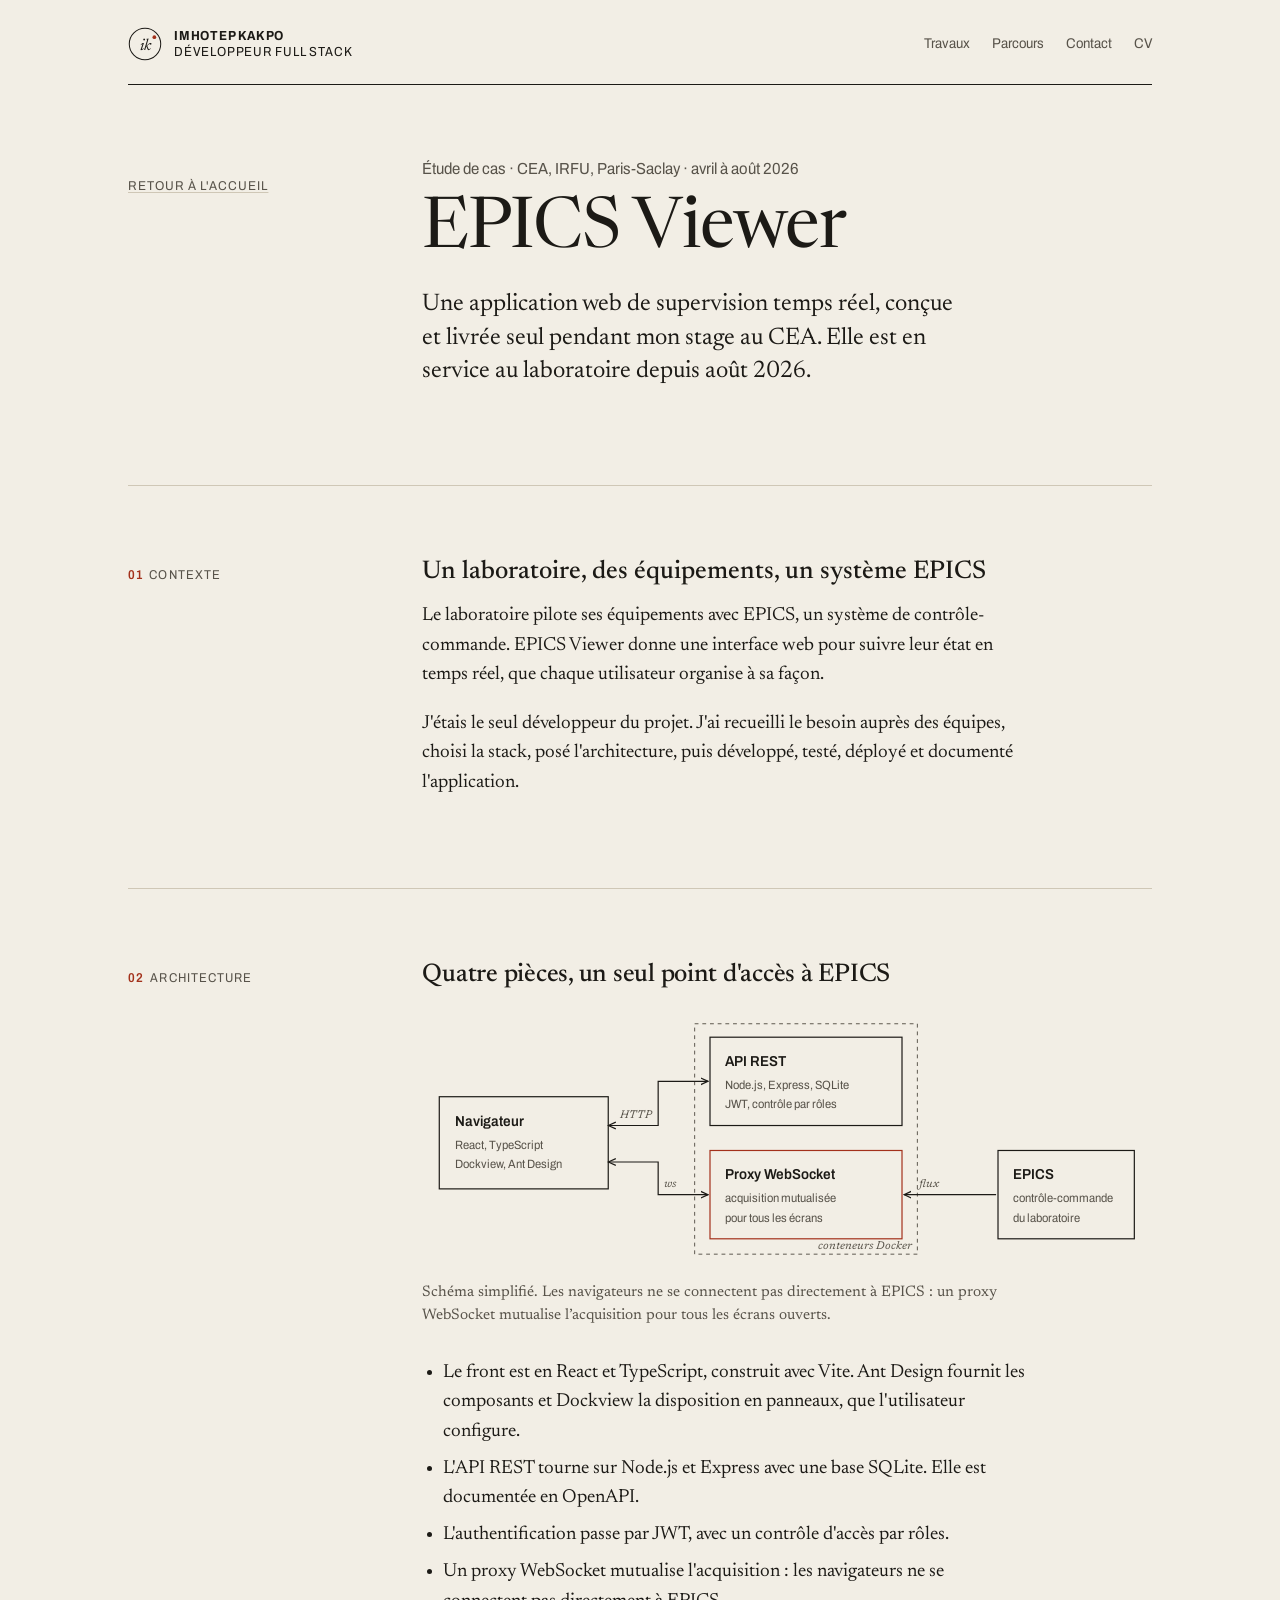
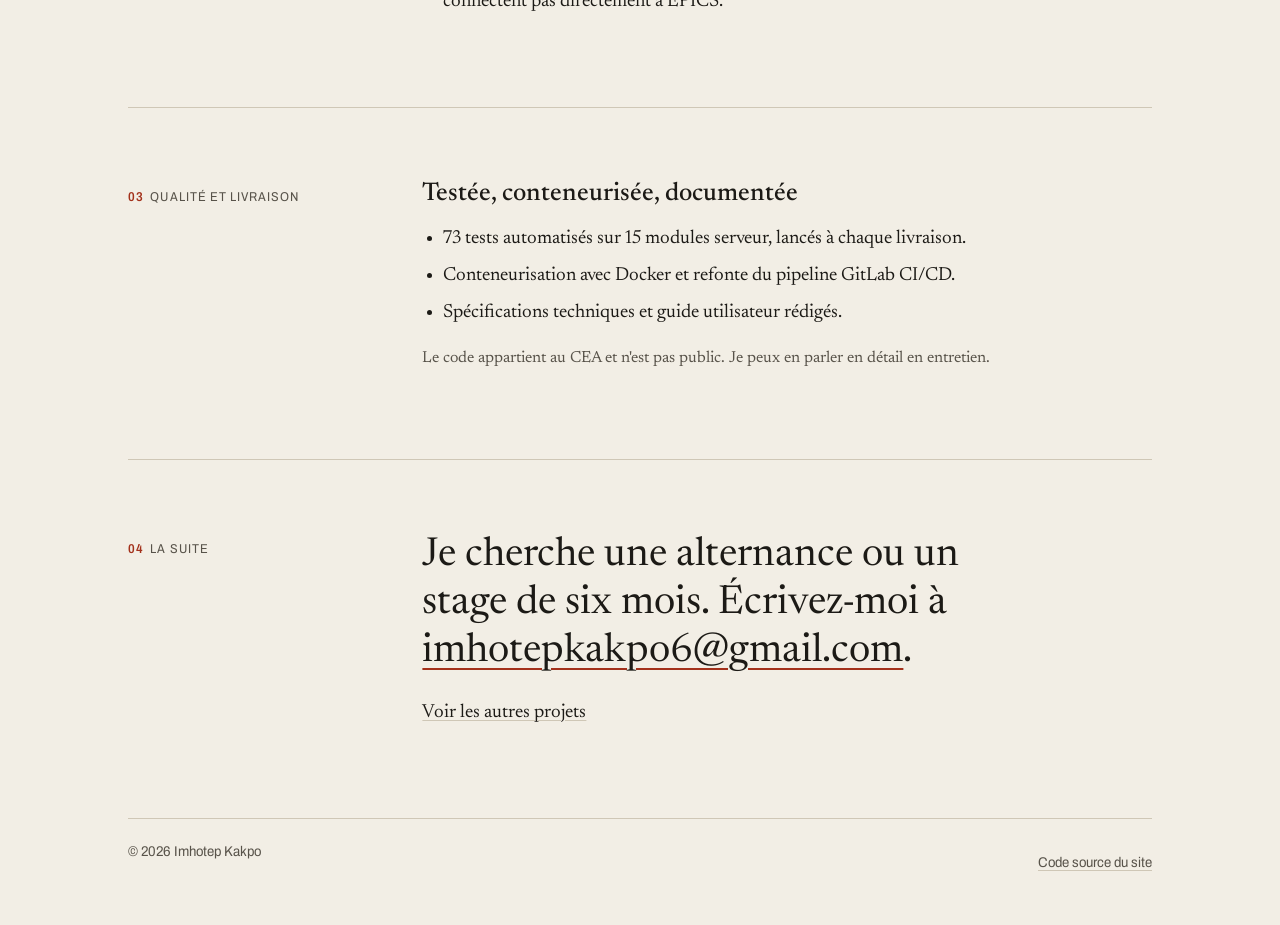
==== epics-viewer.html @ 73140578 "Nouvelle direction : site éditorial sur deux pages Abandon du thème sombre néon, du faux terminal, d" ====
<!DOCTYPE html>
<html lang="fr">
<head>
<meta charset="UTF-8">
<meta name="viewport" content="width=device-width, initial-scale=1">
<title>EPICS Viewer, étude de cas | Imhotep Kakpo</title>
<meta name="description" content="EPICS Viewer, application web de supervision temps réel conçue et livrée seul par Imhotep Kakpo au CEA Paris-Saclay : React, Node.js, WebSocket, Docker, GitLab CI/CD, 73 tests automatisés.">
<meta name="author" content="Imhotep Kakpo">
<meta name="color-scheme" content="light dark">
<meta name="theme-color" content="#F2EEE5" media="(prefers-color-scheme: light)">
<meta name="theme-color" content="#191714" media="(prefers-color-scheme: dark)">
<link rel="icon" href="favicon.svg" type="image/svg+xml">
<link rel="preload" href="fonts/newsreader-opsz.woff2" as="font" type="font/woff2" crossorigin>
<link rel="stylesheet" href="style.css">
</head>
<body>
<a class="skip" href="#contenu">Aller au contenu</a>
<div class="page">
<header class="top">
  <a class="mark" href="index.html" aria-label="Imhotep Kakpo, accueil">
    <svg viewBox="0 0 40 40" aria-hidden="true"><circle cx="20" cy="20" r="18.5" fill="none" stroke="currentColor" stroke-width="1.2"/><text x="20" y="26.5" text-anchor="middle" font-family="Newsreader, Georgia, serif" font-style="italic" font-size="19" fill="currentColor">ik</text><circle cx="31" cy="12" r="2.2" fill="var(--red)"/></svg>
    <span><b>Imhotep Kakpo</b>Développeur full stack</span>
  </a>
  <nav aria-label="Navigation principale"><ul>
    <li><a href="index.html#travaux">Travaux</a></li>
    <li><a href="index.html#parcours">Parcours</a></li>
    <li><a href="index.html#contact">Contact</a></li>
    <li><a href="CV_Imhotep_KAKPO.pdf">CV</a></li>
  </ul></nav>
</header>


<main id="contenu" class="article">
  <section class="row" aria-labelledby="titre">
    <div class="lab"><a class="back" href="index.html">Retour à l'accueil</a></div>
    <div>
      <p class="sans small" style="margin-bottom:14px">Étude de cas · CEA, IRFU, Paris-Saclay · avril à août 2026</p>
      <h1 id="titre">EPICS Viewer</h1>
      <p class="lead">Une application web de supervision temps réel, conçue et livrée seul pendant mon stage au CEA. Elle est en service au laboratoire depuis août 2026.</p>
    </div>
  </section>

  <section class="row" aria-labelledby="ctx">
    <div class="lab"><b>01</b>Contexte</div>
    <div>
      <h2 id="ctx">Un laboratoire, des équipements, un système EPICS</h2>
      <p>Le laboratoire pilote ses équipements avec EPICS, un système de contrôle-commande. EPICS Viewer donne une interface web pour suivre leur état en temps réel, que chaque utilisateur organise à sa façon.</p>
      <p>J'étais le seul développeur du projet. J'ai recueilli le besoin auprès des équipes, choisi la stack, posé l'architecture, puis développé, testé, déployé et documenté l'application.</p>
    </div>
  </section>

  <section class="row case" aria-labelledby="archi">
    <div class="lab"><b>02</b>Architecture</div>
    <div>
      <h2 id="archi">Quatre pièces, un seul point d'accès à EPICS</h2>
        <figure>
          <svg class="diag wide" viewBox="0 0 760 252" role="img" aria-labelledby="dg-t dg-d">
            <title id="dg-t">Architecture d'EPICS Viewer</title>
            <desc id="dg-d">Le navigateur parle à l'API REST en HTTP et au proxy WebSocket. Le proxy est le seul à lire le système EPICS du laboratoire. API et proxy tournent dans des conteneurs Docker.</desc>
            <defs><marker id="ar" viewBox="0 0 10 10" refX="9" refY="5" markerWidth="7" markerHeight="7" orient="auto-start-reverse"><path d="M0 1 L9 5 L0 9" fill="none" stroke="currentColor" stroke-width="1.4"/></marker></defs>
            <rect class="dash" x="284" y="6" width="232" height="240"/>
            <text class="e" x="510" y="241" text-anchor="end">conteneurs Docker</text>
            <rect class="box" x="18" y="82" width="176" height="96"/>
            <text class="t" x="34" y="112">Navigateur</text>
            <text class="s" x="34" y="136">React, TypeScript</text>
            <text class="s" x="34" y="156">Dockview, Ant Design</text>
            <rect class="box" x="300" y="20" width="200" height="92"/>
            <text class="t" x="316" y="50">API REST</text>
            <text class="s" x="316" y="74">Node.js, Express, SQLite</text>
            <text class="s" x="316" y="94">JWT, contrôle par rôles</text>
            <rect class="box hl" x="300" y="138" width="200" height="92"/>
            <text class="t" x="316" y="168">Proxy WebSocket</text>
            <text class="s" x="316" y="192">acquisition mutualisée</text>
            <text class="s" x="316" y="212">pour tous les écrans</text>
            <rect class="box" x="600" y="138" width="142" height="92"/>
            <text class="t" x="616" y="168">EPICS</text>
            <text class="s" x="616" y="192">contrôle-commande</text>
            <text class="s" x="616" y="212">du laboratoire</text>
            <path class="ln" d="M194 112 H246 V66 H298" marker-end="url(#ar)" marker-start="url(#ar)"/>
            <text class="e" x="206" y="104">HTTP</text>
            <path class="ln" d="M194 150 H246 V184 H298" marker-end="url(#ar)" marker-start="url(#ar)"/>
            <text class="e" x="252" y="176">ws</text>
            <path class="ln" d="M598 184 H502" marker-end="url(#ar)"/>
            <text class="e" x="518" y="176">flux</text>
          </svg>
          <svg class="diag tall" viewBox="0 0 360 470" role="img" aria-labelledby="dg-t2">
            <title id="dg-t2">Architecture d'EPICS Viewer : navigateur, API REST, proxy WebSocket, EPICS</title>
            <defs><marker id="ar2" viewBox="0 0 10 10" refX="9" refY="5" markerWidth="7" markerHeight="7" orient="auto-start-reverse"><path d="M0 1 L9 5 L0 9" fill="none" stroke="currentColor" stroke-width="1.4"/></marker></defs>
            <rect class="box" x="90" y="8" width="180" height="88"/>
            <text class="t" x="106" y="36">Navigateur</text>
            <text class="s" x="106" y="58">React, TypeScript</text>
            <text class="s" x="106" y="78">Dockview, Ant Design</text>
            <rect class="dash" x="2" y="136" width="356" height="132"/>
            <text class="e" x="352" y="262" text-anchor="end">conteneurs Docker</text>
            <rect class="box" x="10" y="146" width="164" height="94"/>
            <text class="t" x="22" y="174">API REST</text>
            <text class="s" x="22" y="196">Node.js, Express</text>
            <text class="s" x="22" y="216">SQLite, JWT, rôles</text>
            <rect class="box hl" x="186" y="146" width="164" height="94"/>
            <text class="t" x="198" y="174">Proxy WebSocket</text>
            <text class="s" x="198" y="196">acquisition</text>
            <text class="s" x="198" y="216">mutualisée</text>
            <rect class="box" x="186" y="330" width="164" height="94"/>
            <text class="t" x="198" y="358">EPICS</text>
            <text class="s" x="198" y="380">contrôle-commande</text>
            <text class="s" x="198" y="400">du laboratoire</text>
            <path class="ln" d="M140 98 V144" marker-end="url(#ar2)" marker-start="url(#ar2)"/>
            <text class="e" x="102" y="126">HTTP</text>
            <path class="ln" d="M220 98 V144" marker-end="url(#ar2)" marker-start="url(#ar2)"/>
            <text class="e" x="228" y="126">ws</text>
            <path class="ln" d="M268 328 V242" marker-end="url(#ar2)"/>
            <text class="e" x="276" y="292">flux</text>
          </svg>
          <figcaption>Schéma simplifié. Les navigateurs ne se connectent pas directement à EPICS : un proxy WebSocket mutualise l’acquisition pour tous les écrans ouverts.</figcaption>
        </figure>

      <ul>
        <li>Le front est en React et TypeScript, construit avec Vite. Ant Design fournit les composants et Dockview la disposition en panneaux, que l'utilisateur configure.</li>
        <li>L'API REST tourne sur Node.js et Express avec une base SQLite. Elle est documentée en OpenAPI.</li>
        <li>L'authentification passe par JWT, avec un contrôle d'accès par rôles.</li>
        <li>Un proxy WebSocket mutualise l'acquisition : les navigateurs ne se connectent pas directement à EPICS.</li>
      </ul>
    </div>
  </section>

  <section class="row" aria-labelledby="qualite">
    <div class="lab"><b>03</b>Qualité et livraison</div>
    <div>
      <h2 id="qualite">Testée, conteneurisée, documentée</h2>
      <ul>
        <li>73 tests automatisés sur 15 modules serveur, lancés à chaque livraison.</li>
        <li>Conteneurisation avec Docker et refonte du pipeline GitLab CI/CD.</li>
        <li>Spécifications techniques et guide utilisateur rédigés.</li>
      </ul>
      <p class="small">Le code appartient au CEA et n'est pas public. Je peux en parler en détail en entretien.</p>
    </div>
  </section>

  <section class="row contact" aria-labelledby="suite">
    <div class="lab"><b>04</b>La suite</div>
    <div>
      <h2 id="suite" class="big">Je cherche une alternance ou un stage de six mois. Écrivez-moi à <a href="mailto:imhotepkakpo6@gmail.com?subject=Alternance%20ou%20stage">imhotepkakpo6@gmail.com</a>.</h2>
      <p><a href="index.html#projets">Voir les autres projets</a></p>
    </div>
  </section>
</main>

<footer>
  <span>© 2026 Imhotep Kakpo</span>
  <a href="https://github.com/Agbadogbe/Agbadogbe.github.io">Code source du site</a>
</footer>

</div>
</body>
</html>
---- style.css ----
@font-face{font-family:'Newsreader';src:url(fonts/newsreader-opsz.woff2) format('woff2-variations');font-weight:200 800;font-style:normal;font-display:swap}
@font-face{font-family:'Newsreader';src:url(fonts/newsreader-opsz-italic.woff2) format('woff2-variations');font-weight:200 800;font-style:italic;font-display:swap}
@font-face{font-family:'Archivo';src:url(fonts/archivo-wdth.woff2) format('woff2-variations');font-weight:100 900;font-stretch:62% 125%;font-display:swap}

:root{
  --paper:#F2EEE5;
  --ink:#1C1A16;
  --soft:#58534A;
  --rule:#CFC7B6;
  --red:#A3311B;
  --serif:'Newsreader',Georgia,'Times New Roman',serif;
  --sans:'Archivo','Helvetica Neue',Arial,sans-serif;
  --measure:38rem;
  --gutter:clamp(18px,5vw,64px);
}
@media (prefers-color-scheme: dark){
  :root{
    --paper:#191714;
    --ink:#E9E3D6;
    --soft:#ABA393;
    --rule:#3E3931;
    --red:#E58A6E;
  }
}

*,*::before,*::after{box-sizing:border-box}
html{-webkit-text-size-adjust:100%}
body{margin:0;background:var(--paper);color:var(--ink);font-family:var(--serif);font-size:1.1875rem;line-height:1.55;
  font-optical-sizing:auto;font-variant-numeric:oldstyle-nums proportional-nums;text-rendering:optimizeLegibility;-webkit-font-smoothing:antialiased}
::selection{background:var(--red);color:var(--paper)}
a{color:inherit;text-decoration-thickness:1px;text-underline-offset:.18em;text-decoration-color:var(--rule)}
a:hover{color:var(--red);text-decoration-color:currentColor}
:focus-visible{outline:2px solid var(--red);outline-offset:2px}
.skip{position:absolute;left:-9999px}
.skip:focus{left:12px;top:12px;background:var(--ink);color:var(--paper);padding:8px 12px;z-index:9}

.page{max-width:72rem;margin:0 auto;padding:0 var(--gutter)}

/* en-tête */
.top{display:flex;justify-content:space-between;align-items:center;gap:20px;flex-wrap:wrap;padding:22px 0 18px;border-bottom:1px solid var(--ink)}
.mark{display:inline-flex;align-items:center;gap:12px;text-decoration:none;min-height:44px}
.mark svg{width:34px;height:34px;flex:none}
.mark span{font-family:var(--sans);font-size:.82rem;font-stretch:88%;letter-spacing:.06em;text-transform:uppercase;line-height:1.25}
.mark span b{display:block;font-weight:700}
.top nav ul{display:flex;flex-wrap:wrap;gap:0 22px;list-style:none;margin:0;padding:0}
.top nav a{display:inline-flex;align-items:center;min-height:44px;font-family:var(--sans);font-size:.88rem;font-stretch:92%;text-decoration:none;color:var(--soft)}
.top nav a:hover,.top nav a[aria-current="page"]{color:var(--ink);text-decoration:underline;text-decoration-color:var(--red)}

/* grille éditoriale : une colonne de repères, une colonne de texte */
.row{display:grid;grid-template-columns:minmax(0,3fr) minmax(0,9fr);gap:0 clamp(20px,4vw,56px);padding:clamp(40px,6vw,72px) 0;border-bottom:1px solid var(--rule)}
.row > .lab{font-family:var(--sans);font-size:.8rem;font-stretch:88%;letter-spacing:.08em;text-transform:uppercase;color:var(--soft);padding-top:.5rem}
.row > .lab b{color:var(--red);font-weight:600;margin-right:.5em}
@media (max-width:760px){.row{grid-template-columns:1fr}.row > .lab{padding:0 0 18px}}

h1,h2,h3{font-weight:500;margin:0;font-variant-numeric:lining-nums}
p{margin:0 0 1em;max-width:var(--measure)}
.small{font-size:1rem;color:var(--soft)}
.sans{font-family:var(--sans);font-stretch:92%}

/* ouverture */
.intro h1{font-size:clamp(2rem,4.6vw,3.55rem);line-height:1.08;letter-spacing:-.012em;font-weight:400;max-width:21ch}
.intro h1 em{color:var(--red)}
.intro .who{font-family:var(--sans);font-size:.85rem;font-stretch:88%;letter-spacing:.06em;text-transform:uppercase;color:var(--soft);margin:0 0 22px}
.avail{margin-top:clamp(28px,4vw,40px);display:grid;grid-template-columns:repeat(2,minmax(0,1fr));gap:24px 40px;max-width:46rem}
.avail p{margin:0;font-size:1.05rem}
.avail strong{display:block;font-family:var(--sans);font-size:.8rem;font-stretch:88%;letter-spacing:.08em;text-transform:uppercase;font-weight:600;margin-bottom:4px}
@media (max-width:560px){.avail{grid-template-columns:1fr}}
.links{display:flex;flex-wrap:wrap;gap:4px 26px;margin:clamp(28px,4vw,40px) 0 0;padding:0;list-style:none;font-family:var(--sans);font-stretch:92%;font-size:.98rem}
.links a{display:inline-flex;align-items:center;min-height:44px}
.links .main{font-weight:600;text-decoration-color:var(--red);text-decoration-thickness:2px}

/* EPICS Viewer */
.case h2{font-size:clamp(1.9rem,3.6vw,2.7rem);line-height:1.05;letter-spacing:-.01em}
.case .where{font-family:var(--sans);font-stretch:92%;font-size:.95rem;color:var(--soft);margin:8px 0 26px}
figure{margin:28px 0 30px}
figure svg{width:100%;height:auto;color:var(--ink)}
figure .tall{display:none}
@media (max-width:640px){figure .wide{display:none}figure .tall{display:block;max-width:360px}}
figcaption{font-size:.95rem;color:var(--soft);margin-top:10px;max-width:var(--measure)}
.diag text{font-family:var(--sans);font-stretch:92%;fill:currentColor}
.diag .t{font-size:15px;font-weight:600}
.diag .s{font-size:12.5px;fill:var(--soft)}
.diag .e{font-size:11.5px;font-style:italic;font-family:var(--serif);fill:var(--soft)}
.diag .box{fill:none;stroke:currentColor;stroke-width:1.25}
.diag .hl{stroke:var(--red)}
.diag .ln{fill:none;stroke:currentColor;stroke-width:1.25}
.diag .dash{fill:none;stroke:var(--soft);stroke-width:1;stroke-dasharray:4 4}
.facts{display:grid;grid-template-columns:max-content minmax(0,1fr);gap:8px 24px;margin:6px 0 24px;max-width:var(--measure);font-size:1.02rem}
.facts dt{font-family:var(--sans);font-size:.8rem;font-stretch:88%;letter-spacing:.07em;text-transform:uppercase;color:var(--soft);padding-top:.3em}
.facts dd{margin:0}
@media (max-width:480px){.facts{grid-template-columns:1fr;gap:0}.facts dd{margin-bottom:10px}}
.more-link{font-family:var(--sans);font-stretch:92%;font-weight:600;display:inline-flex;align-items:center;min-height:44px;text-decoration-color:var(--red);text-decoration-thickness:2px}

/* autres projets : un index */
.index{list-style:none;margin:0;padding:0;counter-reset:p}
.index li{display:grid;grid-template-columns:2.2rem minmax(0,1fr);gap:0 14px;padding:22px 0;border-top:1px solid var(--rule);counter-increment:p}
.index li:first-child{border-top:0;padding-top:0}
.index li::before{content:counter(p,decimal-leading-zero);font-family:var(--sans);font-size:.8rem;font-stretch:88%;color:var(--red);padding-top:.45em}
.index h3{font-size:1.35rem;line-height:1.2}
.index .ctx{font-family:var(--sans);font-stretch:92%;font-size:.9rem;color:var(--soft);margin:3px 0 8px}
.index p{margin:0 0 6px}
.index .tech{font-family:var(--sans);font-stretch:92%;font-size:.9rem;color:var(--soft)}
.index .tech a{color:var(--ink);margin-left:10px}

/* compétences */
.skills{display:grid;grid-template-columns:repeat(2,minmax(0,1fr));gap:26px 48px;margin:0}
.skills div{max-width:30rem}
.skills dt{font-family:var(--sans);font-size:.8rem;font-stretch:88%;letter-spacing:.08em;text-transform:uppercase;font-weight:600;margin-bottom:4px}
.skills dd{margin:0}
.skills b{font-weight:600}
@media (max-width:640px){.skills{grid-template-columns:1fr}}

/* parcours */
.cv{list-style:none;margin:0;padding:0}
.cv li{display:grid;grid-template-columns:9.5rem minmax(0,1fr);gap:0 24px;padding:18px 0;border-top:1px solid var(--rule)}
.cv li:first-child{border-top:0;padding-top:0}
.cv time{font-family:var(--sans);font-stretch:92%;font-size:.92rem;color:var(--soft);padding-top:.25em;font-variant-numeric:tabular-nums lining-nums}
.cv h3{font-size:1.2rem;line-height:1.3}
.cv .org{font-style:italic;margin:0 0 4px}
.cv p{margin:0}
@media (max-width:560px){.cv li{grid-template-columns:1fr}}

/* contact */
.contact .big{font-size:clamp(1.6rem,3.6vw,2.5rem);line-height:1.2;font-weight:400;max-width:24ch;margin:0 0 22px}
.contact .big a{text-decoration-color:var(--red);text-decoration-thickness:2px;overflow-wrap:anywhere}

footer{display:flex;justify-content:space-between;flex-wrap:wrap;gap:8px 24px;padding:22px 0 40px;font-family:var(--sans);font-stretch:92%;font-size:.88rem;color:var(--soft)}
footer a{display:inline-flex;align-items:center;min-height:44px}

/* étude de cas */
.article h1{font-size:clamp(2.4rem,6vw,4.4rem);line-height:1;letter-spacing:-.015em;font-weight:400}
.article .lead{font-size:clamp(1.25rem,2.2vw,1.5rem);line-height:1.4;max-width:34rem;margin-top:22px}
.article h2{font-size:1.6rem;line-height:1.15;margin:0 0 14px}
.article ul{max-width:var(--measure);padding-left:1.1em;margin:0 0 1em}
.article li{margin-bottom:.4em}
.back{font-family:var(--sans);font-stretch:92%;display:inline-flex;align-items:center;min-height:44px}
.sr{position:absolute;width:1px;height:1px;padding:0;margin:-1px;overflow:hidden;clip:rect(0 0 0 0);white-space:nowrap;border:0}
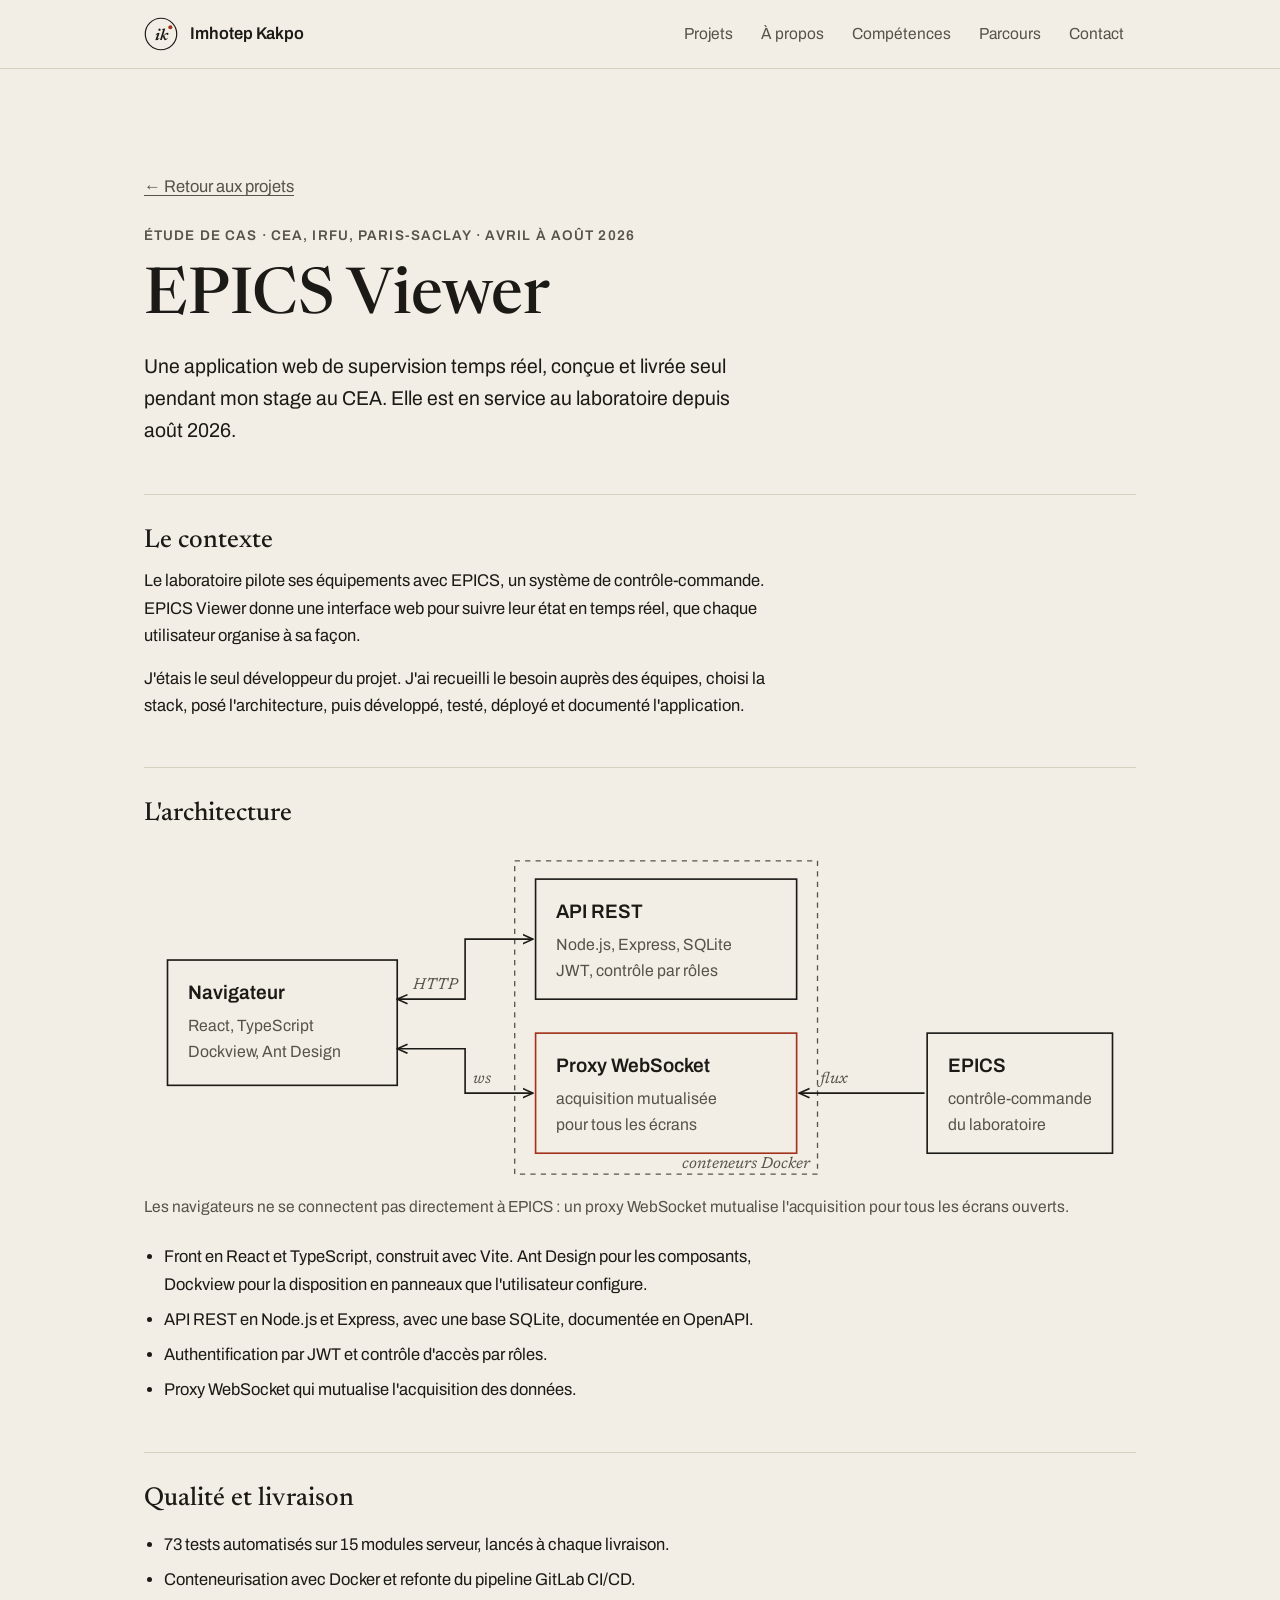
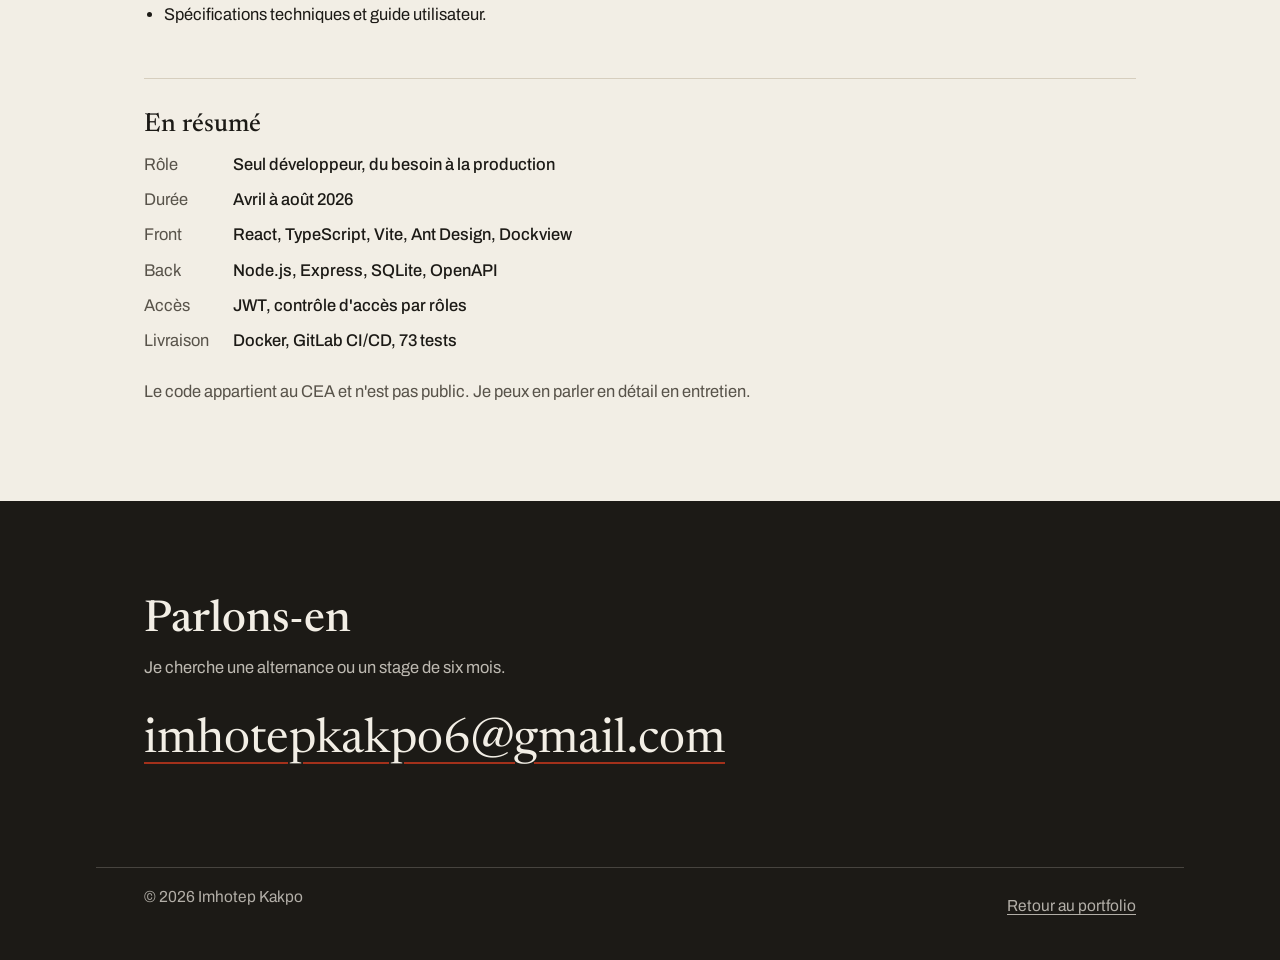
==== commit 16f32925: "Portfolio clair et lisible : héros nom et métier, projets filtrables, à propos, compétences, parcour" ====
--- a/epics-viewer.html
+++ b/epics-viewer.html
@@ -4,56 +4,61 @@
 <meta charset="UTF-8">
 <meta name="viewport" content="width=device-width, initial-scale=1">
 <title>EPICS Viewer, étude de cas | Imhotep Kakpo</title>
-<meta name="description" content="EPICS Viewer, application web de supervision temps réel conçue et livrée seul par Imhotep Kakpo au CEA Paris-Saclay : React, Node.js, WebSocket, Docker, GitLab CI/CD, 73 tests automatisés.">
+<meta name="description" content="Étude de cas d'EPICS Viewer, application web de supervision temps réel conçue et livrée seul par Imhotep Kakpo au CEA Paris-Saclay.">
 <meta name="author" content="Imhotep Kakpo">
 <meta name="color-scheme" content="light dark">
 <meta name="theme-color" content="#F2EEE5" media="(prefers-color-scheme: light)">
-<meta name="theme-color" content="#191714" media="(prefers-color-scheme: dark)">
+<meta name="theme-color" content="#181613" media="(prefers-color-scheme: dark)">
+<meta property="og:title" content="Imhotep Kakpo, développeur full stack">
+<meta property="og:description" content="Portfolio : projets React, Node.js, Docker et CI/CD. Alternance ou stage de 6 mois dès janvier 2027.">
+<meta property="og:type" content="profile">
+<meta property="og:locale" content="fr_FR">
+<meta property="og:url" content="https://agbadogbe.github.io/">
 <link rel="icon" href="favicon.svg" type="image/svg+xml">
+<link rel="preload" href="fonts/archivo-wdth.woff2" as="font" type="font/woff2" crossorigin>
 <link rel="preload" href="fonts/newsreader-opsz.woff2" as="font" type="font/woff2" crossorigin>
 <link rel="stylesheet" href="style.css">
 </head>
 <body>
-<a class="skip" href="#contenu">Aller au contenu</a>
-<div class="page">
-<header class="top">
-  <a class="mark" href="index.html" aria-label="Imhotep Kakpo, accueil">
-    <svg viewBox="0 0 40 40" aria-hidden="true"><circle cx="20" cy="20" r="18.5" fill="none" stroke="currentColor" stroke-width="1.2"/><text x="20" y="26.5" text-anchor="middle" font-family="Newsreader, Georgia, serif" font-style="italic" font-size="19" fill="currentColor">ik</text><circle cx="31" cy="12" r="2.2" fill="var(--red)"/></svg>
-    <span><b>Imhotep Kakpo</b>Développeur full stack</span>
-  </a>
-  <nav aria-label="Navigation principale"><ul>
-    <li><a href="index.html#travaux">Travaux</a></li>
-    <li><a href="index.html#parcours">Parcours</a></li>
-    <li><a href="index.html#contact">Contact</a></li>
-    <li><a href="CV_Imhotep_KAKPO.pdf">CV</a></li>
-  </ul></nav>
+<a class="skip" href="index.html#contenu">Aller au contenu</a>
+
+<header class="site-head">
+  <div class="wrap">
+    <a class="brand" href="index.html">
+      <svg viewBox="0 0 40 40" aria-hidden="true"><circle cx="20" cy="20" r="18.5" fill="none" stroke="currentColor" stroke-width="1.4"/><text x="20" y="26.5" text-anchor="middle" font-family="Newsreader, Georgia, serif" font-style="italic" font-size="19" fill="currentColor">ik</text><circle cx="31" cy="12" r="2.4" fill="var(--accent)"/></svg>
+      Imhotep Kakpo
+    </a>
+    <nav aria-label="Sections du portfolio">
+      <ul class="menu">
+        <li><a href="index.html#projets">Projets</a></li>
+        <li><a href="index.html#a-propos">À propos</a></li>
+        <li><a href="index.html#competences">Compétences</a></li>
+        <li><a href="index.html#parcours">Parcours</a></li>
+        <li><a href="index.html#contact">Contact</a></li>
+      </ul>
+    </nav>
+  </div>
 </header>
 
+<main id="contenu">
+  <div class="wrap">
+    <header class="case-hero">
+      <a class="back" href="index.html#projets">← Retour aux projets</a>
+      <p class="eyebrow">Étude de cas · CEA, IRFU, Paris-Saclay · avril à août 2026</p>
+      <h1>EPICS Viewer</h1>
+      <p class="lead">Une application web de supervision temps réel, conçue et livrée seul pendant mon stage au CEA. Elle est en service au laboratoire depuis août 2026.</p>
+    </header>
 
-<main id="contenu" class="article">
-  <section class="row" aria-labelledby="titre">
-    <div class="lab"><a class="back" href="index.html">Retour à l'accueil</a></div>
-    <div>
-      <p class="sans small" style="margin-bottom:14px">Étude de cas · CEA, IRFU, Paris-Saclay · avril à août 2026</p>
-      <h1 id="titre">EPICS Viewer</h1>
-      <p class="lead">Une application web de supervision temps réel, conçue et livrée seul pendant mon stage au CEA. Elle est en service au laboratoire depuis août 2026.</p>
-    </div>
-  </section>
+    <div class="prose">
+      <section class="block" aria-labelledby="c1">
+        <h2 id="c1">Le contexte</h2>
+        <p>Le laboratoire pilote ses équipements avec EPICS, un système de contrôle-commande. EPICS Viewer donne une interface web pour suivre leur état en temps réel, que chaque utilisateur organise à sa façon.</p>
+        <p>J'étais le seul développeur du projet. J'ai recueilli le besoin auprès des équipes, choisi la stack, posé l'architecture, puis développé, testé, déployé et documenté l'application.</p>
+      </section>
 
-  <section class="row" aria-labelledby="ctx">
-    <div class="lab"><b>01</b>Contexte</div>
-    <div>
-      <h2 id="ctx">Un laboratoire, des équipements, un système EPICS</h2>
-      <p>Le laboratoire pilote ses équipements avec EPICS, un système de contrôle-commande. EPICS Viewer donne une interface web pour suivre leur état en temps réel, que chaque utilisateur organise à sa façon.</p>
-      <p>J'étais le seul développeur du projet. J'ai recueilli le besoin auprès des équipes, choisi la stack, posé l'architecture, puis développé, testé, déployé et documenté l'application.</p>
-    </div>
-  </section>
-
-  <section class="row case" aria-labelledby="archi">
-    <div class="lab"><b>02</b>Architecture</div>
-    <div>
-      <h2 id="archi">Quatre pièces, un seul point d'accès à EPICS</h2>
-        <figure>
+      <section class="block" aria-labelledby="c2">
+        <h2 id="c2">L'architecture</h2>
+        <figure style="margin:var(--s5) 0">
           <svg class="diag wide" viewBox="0 0 760 252" role="img" aria-labelledby="dg-t dg-d">
             <title id="dg-t">Architecture d'EPICS Viewer</title>
             <desc id="dg-d">Le navigateur parle à l'API REST en HTTP et au proxy WebSocket. Le proxy est le seul à lire le système EPICS du laboratoire. API et proxy tournent dans des conteneurs Docker.</desc>
@@ -111,45 +116,54 @@
             <path class="ln" d="M268 328 V242" marker-end="url(#ar2)"/>
             <text class="e" x="276" y="292">flux</text>
           </svg>
-          <figcaption>Schéma simplifié. Les navigateurs ne se connectent pas directement à EPICS : un proxy WebSocket mutualise l’acquisition pour tous les écrans ouverts.</figcaption>
+          <figcaption style="font-size:var(--t-sm);color:var(--soft);margin-top:var(--s3)">Les navigateurs ne se connectent pas directement à EPICS : un proxy WebSocket mutualise l'acquisition pour tous les écrans ouverts.</figcaption>
         </figure>
+        <ul>
+          <li>Front en React et TypeScript, construit avec Vite. Ant Design pour les composants, Dockview pour la disposition en panneaux que l'utilisateur configure.</li>
+          <li>API REST en Node.js et Express, avec une base SQLite, documentée en OpenAPI.</li>
+          <li>Authentification par JWT et contrôle d'accès par rôles.</li>
+          <li>Proxy WebSocket qui mutualise l'acquisition des données.</li>
+        </ul>
+      </section>
 
-      <ul>
-        <li>Le front est en React et TypeScript, construit avec Vite. Ant Design fournit les composants et Dockview la disposition en panneaux, que l'utilisateur configure.</li>
-        <li>L'API REST tourne sur Node.js et Express avec une base SQLite. Elle est documentée en OpenAPI.</li>
-        <li>L'authentification passe par JWT, avec un contrôle d'accès par rôles.</li>
-        <li>Un proxy WebSocket mutualise l'acquisition : les navigateurs ne se connectent pas directement à EPICS.</li>
-      </ul>
+      <section class="block" aria-labelledby="c3">
+        <h2 id="c3">Qualité et livraison</h2>
+        <ul>
+          <li>73 tests automatisés sur 15 modules serveur, lancés à chaque livraison.</li>
+          <li>Conteneurisation avec Docker et refonte du pipeline GitLab CI/CD.</li>
+          <li>Spécifications techniques et guide utilisateur.</li>
+        </ul>
+      </section>
+
+      <section class="block" aria-labelledby="c4">
+        <h2 id="c4">En résumé</h2>
+        <dl class="facts">
+          <dt>Rôle</dt><dd>Seul développeur, du besoin à la production</dd>
+          <dt>Durée</dt><dd>Avril à août 2026</dd>
+          <dt>Front</dt><dd>React, TypeScript, Vite, Ant Design, Dockview</dd>
+          <dt>Back</dt><dd>Node.js, Express, SQLite, OpenAPI</dd>
+          <dt>Accès</dt><dd>JWT, contrôle d'accès par rôles</dd>
+          <dt>Livraison</dt><dd>Docker, GitLab CI/CD, 73 tests</dd>
+        </dl>
+        <p class="small" style="margin-top:var(--s5);color:var(--soft)">Le code appartient au CEA et n'est pas public. Je peux en parler en détail en entretien.</p>
+      </section>
     </div>
-  </section>
+  </div>
 
-  <section class="row" aria-labelledby="qualite">
-    <div class="lab"><b>03</b>Qualité et livraison</div>
-    <div>
-      <h2 id="qualite">Testée, conteneurisée, documentée</h2>
-      <ul>
-        <li>73 tests automatisés sur 15 modules serveur, lancés à chaque livraison.</li>
-        <li>Conteneurisation avec Docker et refonte du pipeline GitLab CI/CD.</li>
-        <li>Spécifications techniques et guide utilisateur rédigés.</li>
-      </ul>
-      <p class="small">Le code appartient au CEA et n'est pas public. Je peux en parler en détail en entretien.</p>
-    </div>
-  </section>
-
-  <section class="row contact" aria-labelledby="suite">
-    <div class="lab"><b>04</b>La suite</div>
-    <div>
-      <h2 id="suite" class="big">Je cherche une alternance ou un stage de six mois. Écrivez-moi à <a href="mailto:imhotepkakpo6@gmail.com?subject=Alternance%20ou%20stage">imhotepkakpo6@gmail.com</a>.</h2>
-      <p><a href="index.html#projets">Voir les autres projets</a></p>
+  <section class="section contact" aria-labelledby="contact-titre" style="margin-top:var(--s7)">
+    <div class="wrap">
+      <div class="section-head"><div><h2 id="contact-titre">Parlons-en</h2><p>Je cherche une alternance ou un stage de six mois.</p></div></div>
+      <a class="mail" href="mailto:imhotepkakpo6@gmail.com?subject=Alternance%20ou%20stage">imhotepkakpo6@gmail.com</a>
     </div>
   </section>
 </main>
 
-<footer>
-  <span>© 2026 Imhotep Kakpo</span>
-  <a href="https://github.com/Agbadogbe/Agbadogbe.github.io">Code source du site</a>
+<footer class="site-foot">
+  <div class="wrap">
+    <span>© 2026 Imhotep Kakpo</span>
+    <a href="index.html">Retour au portfolio</a>
+  </div>
 </footer>
 
-</div>
 </body>
 </html>
--- a/style.css
+++ b/style.css
@@ -1,137 +1,218 @@
+/* Portfolio d'Imhotep Kakpo
+   Structure « Portfolio Grid » et règles de qualité tirées de UI UX Pro Max :
+   héros nom + métier, projets filtrables, à propos, contact ; contraste AA, cibles 44 px,
+   rythme 4/8 px, échelle typographique, mesure de 65 à 75 caractères, clair et sombre. */
+
 @font-face{font-family:'Newsreader';src:url(fonts/newsreader-opsz.woff2) format('woff2-variations');font-weight:200 800;font-style:normal;font-display:swap}
 @font-face{font-family:'Newsreader';src:url(fonts/newsreader-opsz-italic.woff2) format('woff2-variations');font-weight:200 800;font-style:italic;font-display:swap}
 @font-face{font-family:'Archivo';src:url(fonts/archivo-wdth.woff2) format('woff2-variations');font-weight:100 900;font-stretch:62% 125%;font-display:swap}
 
 :root{
-  --paper:#F2EEE5;
+  --bg:#F2EEE5;
+  --surface:#FAF7F0;
   --ink:#1C1A16;
   --soft:#58534A;
-  --rule:#CFC7B6;
-  --red:#A3311B;
+  --line:#D6CEBE;
+  --accent:#A3311B;
+  --on-accent:#FFFFFF;
+  --accent-soft:#F1DED6;
+
   --serif:'Newsreader',Georgia,'Times New Roman',serif;
   --sans:'Archivo','Helvetica Neue',Arial,sans-serif;
-  --measure:38rem;
-  --gutter:clamp(18px,5vw,64px);
+
+  --t-xs:.875rem; --t-sm:1rem; --t-md:1.0625rem; --t-lg:1.25rem; --t-xl:1.625rem;
+  --t-h2:clamp(2rem,4vw,2.75rem);
+  --t-h1:clamp(3rem,8vw,5.5rem);
+
+  --s1:4px; --s2:8px; --s3:12px; --s4:16px; --s5:24px; --s6:32px; --s7:48px; --s8:64px; --s9:96px;
+  --r-sm:6px; --r-md:10px;
+  --max:68rem;
+  --gutter:clamp(var(--s4),5vw,var(--s7));
+  --dur:150ms;
 }
 @media (prefers-color-scheme: dark){
   :root{
-    --paper:#191714;
-    --ink:#E9E3D6;
-    --soft:#ABA393;
-    --rule:#3E3931;
-    --red:#E58A6E;
+    --bg:#181613;
+    --surface:#211E1A;
+    --ink:#ECE6DA;
+    --soft:#ACA495;
+    --line:#3B362F;
+    --accent:#E58A6E;
+    --on-accent:#1B0D07;
+    --accent-soft:#3A251D;
   }
 }
 
 *,*::before,*::after{box-sizing:border-box}
-html{-webkit-text-size-adjust:100%}
-body{margin:0;background:var(--paper);color:var(--ink);font-family:var(--serif);font-size:1.1875rem;line-height:1.55;
-  font-optical-sizing:auto;font-variant-numeric:oldstyle-nums proportional-nums;text-rendering:optimizeLegibility;-webkit-font-smoothing:antialiased}
-::selection{background:var(--red);color:var(--paper)}
-a{color:inherit;text-decoration-thickness:1px;text-underline-offset:.18em;text-decoration-color:var(--rule)}
-a:hover{color:var(--red);text-decoration-color:currentColor}
-:focus-visible{outline:2px solid var(--red);outline-offset:2px}
+html{-webkit-text-size-adjust:100%;scroll-behavior:smooth;touch-action:manipulation}
+@media (prefers-reduced-motion: reduce){html{scroll-behavior:auto}*{transition:none!important}}
+body{margin:0;background:var(--bg);color:var(--ink);font-family:var(--sans);font-stretch:96%;font-size:var(--t-md);line-height:1.6;-webkit-font-smoothing:antialiased}
+::selection{background:var(--accent);color:var(--on-accent)}
+a{color:inherit;text-underline-offset:.2em;text-decoration-thickness:1px;transition:color var(--dur) ease-out}
+a:hover{color:var(--accent)}
+:focus-visible{outline:2px solid var(--accent);outline-offset:3px;border-radius:2px}
+img,svg{display:block;max-width:100%}
 .skip{position:absolute;left:-9999px}
-.skip:focus{left:12px;top:12px;background:var(--ink);color:var(--paper);padding:8px 12px;z-index:9}
-
-.page{max-width:72rem;margin:0 auto;padding:0 var(--gutter)}
-
-/* en-tête */
-.top{display:flex;justify-content:space-between;align-items:center;gap:20px;flex-wrap:wrap;padding:22px 0 18px;border-bottom:1px solid var(--ink)}
-.mark{display:inline-flex;align-items:center;gap:12px;text-decoration:none;min-height:44px}
-.mark svg{width:34px;height:34px;flex:none}
-.mark span{font-family:var(--sans);font-size:.82rem;font-stretch:88%;letter-spacing:.06em;text-transform:uppercase;line-height:1.25}
-.mark span b{display:block;font-weight:700}
-.top nav ul{display:flex;flex-wrap:wrap;gap:0 22px;list-style:none;margin:0;padding:0}
-.top nav a{display:inline-flex;align-items:center;min-height:44px;font-family:var(--sans);font-size:.88rem;font-stretch:92%;text-decoration:none;color:var(--soft)}
-.top nav a:hover,.top nav a[aria-current="page"]{color:var(--ink);text-decoration:underline;text-decoration-color:var(--red)}
-
-/* grille éditoriale : une colonne de repères, une colonne de texte */
-.row{display:grid;grid-template-columns:minmax(0,3fr) minmax(0,9fr);gap:0 clamp(20px,4vw,56px);padding:clamp(40px,6vw,72px) 0;border-bottom:1px solid var(--rule)}
-.row > .lab{font-family:var(--sans);font-size:.8rem;font-stretch:88%;letter-spacing:.08em;text-transform:uppercase;color:var(--soft);padding-top:.5rem}
-.row > .lab b{color:var(--red);font-weight:600;margin-right:.5em}
-@media (max-width:760px){.row{grid-template-columns:1fr}.row > .lab{padding:0 0 18px}}
-
-h1,h2,h3{font-weight:500;margin:0;font-variant-numeric:lining-nums}
-p{margin:0 0 1em;max-width:var(--measure)}
-.small{font-size:1rem;color:var(--soft)}
-.sans{font-family:var(--sans);font-stretch:92%}
-
-/* ouverture */
-.intro h1{font-size:clamp(2rem,4.6vw,3.55rem);line-height:1.08;letter-spacing:-.012em;font-weight:400;max-width:21ch}
-.intro h1 em{color:var(--red)}
-.intro .who{font-family:var(--sans);font-size:.85rem;font-stretch:88%;letter-spacing:.06em;text-transform:uppercase;color:var(--soft);margin:0 0 22px}
-.avail{margin-top:clamp(28px,4vw,40px);display:grid;grid-template-columns:repeat(2,minmax(0,1fr));gap:24px 40px;max-width:46rem}
-.avail p{margin:0;font-size:1.05rem}
-.avail strong{display:block;font-family:var(--sans);font-size:.8rem;font-stretch:88%;letter-spacing:.08em;text-transform:uppercase;font-weight:600;margin-bottom:4px}
-@media (max-width:560px){.avail{grid-template-columns:1fr}}
-.links{display:flex;flex-wrap:wrap;gap:4px 26px;margin:clamp(28px,4vw,40px) 0 0;padding:0;list-style:none;font-family:var(--sans);font-stretch:92%;font-size:.98rem}
-.links a{display:inline-flex;align-items:center;min-height:44px}
-.links .main{font-weight:600;text-decoration-color:var(--red);text-decoration-thickness:2px}
-
-/* EPICS Viewer */
-.case h2{font-size:clamp(1.9rem,3.6vw,2.7rem);line-height:1.05;letter-spacing:-.01em}
-.case .where{font-family:var(--sans);font-stretch:92%;font-size:.95rem;color:var(--soft);margin:8px 0 26px}
-figure{margin:28px 0 30px}
-figure svg{width:100%;height:auto;color:var(--ink)}
-figure .tall{display:none}
-@media (max-width:640px){figure .wide{display:none}figure .tall{display:block;max-width:360px}}
-figcaption{font-size:.95rem;color:var(--soft);margin-top:10px;max-width:var(--measure)}
-.diag text{font-family:var(--sans);font-stretch:92%;fill:currentColor}
+.skip:focus{left:var(--s3);top:var(--s3);z-index:10;background:var(--ink);color:var(--bg);padding:var(--s2) var(--s3)}
+.wrap{max-width:var(--max);margin:0 auto;padding:0 var(--gutter)}
+h1,h2,h3{font-family:var(--serif);font-weight:500;line-height:1.1;margin:0;text-wrap:balance}
+p{margin:0 0 var(--s4);text-wrap:pretty}
+section{scroll-margin-top:var(--s5)}
+
+/* ---------- en-tête ---------- */
+.site-head{border-bottom:1px solid var(--line)}
+.site-head .wrap{display:flex;align-items:center;justify-content:space-between;gap:var(--s3) var(--s5);flex-wrap:wrap;padding-top:var(--s3);padding-bottom:var(--s3)}
+.brand{display:inline-flex;align-items:center;gap:var(--s3);min-height:44px;text-decoration:none;font-weight:600}
+.brand svg{width:34px;height:34px;flex:none}
+.menu{display:flex;flex-wrap:wrap;align-items:center;gap:0 var(--s1);list-style:none;margin:0;padding:0}
+.menu a{display:inline-flex;align-items:center;min-height:44px;padding:0 var(--s3);text-decoration:none;color:var(--soft);font-size:var(--t-sm);border-radius:var(--r-sm)}
+.menu a:hover{color:var(--ink);background:var(--accent-soft)}
+
+/* ---------- boutons ---------- */
+.btn{display:inline-flex;align-items:center;justify-content:center;gap:var(--s2);min-height:48px;padding:0 var(--s5);border-radius:var(--r-sm);
+  font-weight:600;font-size:var(--t-sm);text-decoration:none;border:1.5px solid var(--ink);cursor:pointer;transition:background-color var(--dur),color var(--dur),border-color var(--dur)}
+.btn svg{width:18px;height:18px}
+.btn-primary{background:var(--accent);border-color:var(--accent);color:var(--on-accent)}
+.btn-primary:hover{color:var(--on-accent);filter:brightness(1.08)}
+.btn-ghost{background:transparent;color:var(--ink)}
+.btn-ghost:hover{background:var(--ink);color:var(--bg)}
+.btn:active{transform:translateY(1px)}
+
+/* ---------- héros ---------- */
+.hero{padding:clamp(var(--s7),9vw,var(--s9)) 0 clamp(var(--s7),8vw,var(--s9))}
+.hero .wrap{display:grid;grid-template-columns:minmax(0,7fr) minmax(0,5fr);gap:var(--s7);align-items:center}
+.eyebrow{font-size:var(--t-xs);letter-spacing:.08em;text-transform:uppercase;color:var(--soft);margin:0 0 var(--s4);font-weight:600}
+.hero h1{font-size:var(--t-h1);line-height:.95;letter-spacing:-.02em;font-weight:500}
+.hero .role{font-family:var(--serif);font-style:italic;font-size:clamp(1.5rem,3vw,2.125rem);line-height:1.2;color:var(--accent);margin:var(--s3) 0 var(--s5)}
+.hero .pitch{font-size:var(--t-lg);line-height:1.5;max-width:34rem}
+.actions{display:flex;flex-wrap:wrap;gap:var(--s3);margin-top:var(--s6)}
+.id-card{background:var(--surface);border:1px solid var(--line);border-radius:var(--r-md);padding:var(--s5)}
+.id-card h2{font-family:var(--sans);font-size:var(--t-xs);letter-spacing:.08em;text-transform:uppercase;color:var(--soft);font-weight:600;margin-bottom:var(--s3)}
+.id-card dl{margin:0}
+.id-card div{padding:var(--s3) 0;border-top:1px solid var(--line)}
+.id-card dt{font-size:var(--t-xs);color:var(--soft)}
+.id-card dd{margin:0;font-weight:500}
+.status{display:inline-flex;align-items:center;gap:var(--s2)}
+.status::before{content:"";width:8px;height:8px;border-radius:50%;background:#2E8B57}
+@media (max-width:768px){.hero .wrap{grid-template-columns:1fr}}
+
+/* ---------- sections ---------- */
+.section{padding:clamp(var(--s7),8vw,var(--s9)) 0;border-top:1px solid var(--line)}
+.section-head{display:flex;justify-content:space-between;align-items:end;gap:var(--s4) var(--s6);flex-wrap:wrap;margin-bottom:var(--s6)}
+.section-head h2{font-size:var(--t-h2)}
+.section-head p{margin:var(--s2) 0 0;color:var(--soft);max-width:36rem}
+
+/* filtres de projets */
+.filters{display:flex;flex-wrap:wrap;gap:var(--s2);margin:0;padding:0;list-style:none}
+.filters button{min-height:44px;padding:0 var(--s4);border-radius:999px;border:1px solid var(--line);background:transparent;color:var(--ink);font:inherit;font-size:var(--t-sm);cursor:pointer;transition:background-color var(--dur),border-color var(--dur)}
+.filters button:hover{border-color:var(--ink)}
+.filters button[aria-pressed="true"]{background:var(--ink);border-color:var(--ink);color:var(--bg)}
+
+/* projet phare */
+.featured{display:grid;grid-template-columns:minmax(0,6fr) minmax(0,6fr);gap:var(--s6);background:var(--surface);border:1px solid var(--line);border-radius:var(--r-md);padding:clamp(var(--s5),4vw,var(--s7));margin-bottom:var(--s5)}
+.featured .kicker{font-size:var(--t-xs);letter-spacing:.08em;text-transform:uppercase;color:var(--accent);font-weight:600;margin:0 0 var(--s2)}
+.featured h3{font-size:clamp(1.75rem,3.4vw,2.5rem)}
+.featured .ctx{color:var(--soft);margin:var(--s2) 0 var(--s4)}
+.featured figure{margin:0;align-self:center}
+.featured figcaption{font-size:var(--t-xs);color:var(--soft);margin-top:var(--s3)}
+@media (max-width:900px){.featured{grid-template-columns:1fr}}
+
+.tags{display:flex;flex-wrap:wrap;gap:var(--s2);list-style:none;margin:var(--s4) 0;padding:0}
+.tags li{font-size:var(--t-xs);padding:var(--s1) var(--s3);border:1px solid var(--line);border-radius:var(--r-sm);color:var(--soft)}
+.card-links{display:flex;flex-wrap:wrap;gap:0 var(--s5);margin-top:auto}
+.card-links a{display:inline-flex;align-items:center;gap:var(--s2);min-height:44px;font-weight:600;text-decoration:underline;text-decoration-color:var(--accent);text-decoration-thickness:2px}
+.card-links a svg{width:16px;height:16px}
+.card-links .private{display:inline-flex;align-items:center;min-height:44px;color:var(--soft);font-size:var(--t-sm)}
+
+/* grille de projets */
+.projects{display:grid;grid-template-columns:repeat(2,minmax(0,1fr));gap:var(--s5);list-style:none;margin:0;padding:0}
+.project{display:flex;flex-direction:column;background:var(--surface);border:1px solid var(--line);border-radius:var(--r-md);padding:var(--s5)}
+.project[hidden]{display:none}
+.project .type{font-size:var(--t-xs);letter-spacing:.06em;text-transform:uppercase;color:var(--soft);font-weight:600;margin:0 0 var(--s2)}
+.project h3{font-size:var(--t-xl)}
+.project .ctx{color:var(--soft);font-size:var(--t-sm);margin:var(--s1) 0 var(--s3)}
+.project p{margin-bottom:0}
+.project h3 + p:not(.ctx){margin-top:var(--s3)}
+@media (max-width:768px){.projects{grid-template-columns:1fr}}
+.also{margin-top:var(--s5);color:var(--soft)}
+
+/* diagramme */
+.diag{width:100%;height:auto;color:var(--ink)}
+.diag text{font-family:var(--sans);fill:currentColor}
 .diag .t{font-size:15px;font-weight:600}
 .diag .s{font-size:12.5px;fill:var(--soft)}
-.diag .e{font-size:11.5px;font-style:italic;font-family:var(--serif);fill:var(--soft)}
-.diag .box{fill:none;stroke:currentColor;stroke-width:1.25}
-.diag .hl{stroke:var(--red)}
+.diag .e{font-size:12px;font-style:italic;font-family:var(--serif);fill:var(--soft)}
+.diag .box{fill:var(--bg);stroke:currentColor;stroke-width:1.25}
+.diag .hl{stroke:var(--accent)}
 .diag .ln{fill:none;stroke:currentColor;stroke-width:1.25}
 .diag .dash{fill:none;stroke:var(--soft);stroke-width:1;stroke-dasharray:4 4}
-.facts{display:grid;grid-template-columns:max-content minmax(0,1fr);gap:8px 24px;margin:6px 0 24px;max-width:var(--measure);font-size:1.02rem}
-.facts dt{font-family:var(--sans);font-size:.8rem;font-stretch:88%;letter-spacing:.07em;text-transform:uppercase;color:var(--soft);padding-top:.3em}
-.facts dd{margin:0}
-@media (max-width:480px){.facts{grid-template-columns:1fr;gap:0}.facts dd{margin-bottom:10px}}
-.more-link{font-family:var(--sans);font-stretch:92%;font-weight:600;display:inline-flex;align-items:center;min-height:44px;text-decoration-color:var(--red);text-decoration-thickness:2px}
-
-/* autres projets : un index */
-.index{list-style:none;margin:0;padding:0;counter-reset:p}
-.index li{display:grid;grid-template-columns:2.2rem minmax(0,1fr);gap:0 14px;padding:22px 0;border-top:1px solid var(--rule);counter-increment:p}
-.index li:first-child{border-top:0;padding-top:0}
-.index li::before{content:counter(p,decimal-leading-zero);font-family:var(--sans);font-size:.8rem;font-stretch:88%;color:var(--red);padding-top:.45em}
-.index h3{font-size:1.35rem;line-height:1.2}
-.index .ctx{font-family:var(--sans);font-stretch:92%;font-size:.9rem;color:var(--soft);margin:3px 0 8px}
-.index p{margin:0 0 6px}
-.index .tech{font-family:var(--sans);font-stretch:92%;font-size:.9rem;color:var(--soft)}
-.index .tech a{color:var(--ink);margin-left:10px}
+.diag.tall{display:none}
+@media (max-width:560px){.diag.wide{display:none}.diag.tall{display:block;max-width:360px}}
+
+/* à propos */
+.about{display:grid;grid-template-columns:minmax(0,7fr) minmax(0,5fr);gap:var(--s7)}
+.about .text p{font-size:var(--t-lg);line-height:1.6;max-width:38rem}
+.about aside{border-left:2px solid var(--accent);padding-left:var(--s5)}
+.about aside h3{font-family:var(--sans);font-size:var(--t-xs);letter-spacing:.08em;text-transform:uppercase;color:var(--soft);font-weight:600;margin:0 0 var(--s2)}
+.about aside p{margin-bottom:var(--s5)}
+@media (max-width:768px){.about{grid-template-columns:1fr;gap:var(--s5)}}
 
 /* compétences */
-.skills{display:grid;grid-template-columns:repeat(2,minmax(0,1fr));gap:26px 48px;margin:0}
-.skills div{max-width:30rem}
-.skills dt{font-family:var(--sans);font-size:.8rem;font-stretch:88%;letter-spacing:.08em;text-transform:uppercase;font-weight:600;margin-bottom:4px}
-.skills dd{margin:0}
-.skills b{font-weight:600}
-@media (max-width:640px){.skills{grid-template-columns:1fr}}
+.skills{display:grid;grid-template-columns:repeat(3,minmax(0,1fr));gap:var(--s6) var(--s6);margin:0}
+.skills dt{font-family:var(--serif);font-size:var(--t-lg);font-weight:600;margin-bottom:var(--s2);padding-bottom:var(--s2);border-bottom:1px solid var(--line)}
+.skills dd{margin:0;color:var(--soft)}
+.skills strong{color:var(--ink);font-weight:600}
+.legend{font-size:var(--t-sm);color:var(--soft)}
+@media (max-width:900px){.skills{grid-template-columns:repeat(2,minmax(0,1fr))}}
+@media (max-width:560px){.skills{grid-template-columns:1fr}}
 
 /* parcours */
-.cv{list-style:none;margin:0;padding:0}
-.cv li{display:grid;grid-template-columns:9.5rem minmax(0,1fr);gap:0 24px;padding:18px 0;border-top:1px solid var(--rule)}
-.cv li:first-child{border-top:0;padding-top:0}
-.cv time{font-family:var(--sans);font-stretch:92%;font-size:.92rem;color:var(--soft);padding-top:.25em;font-variant-numeric:tabular-nums lining-nums}
-.cv h3{font-size:1.2rem;line-height:1.3}
-.cv .org{font-style:italic;margin:0 0 4px}
-.cv p{margin:0}
-@media (max-width:560px){.cv li{grid-template-columns:1fr}}
+.journey{display:grid;grid-template-columns:repeat(2,minmax(0,1fr));gap:var(--s7)}
+.journey h3{font-family:var(--sans);font-size:var(--t-xs);letter-spacing:.08em;text-transform:uppercase;color:var(--soft);font-weight:600;margin:0 0 var(--s4)}
+.timeline{list-style:none;margin:0;padding:0;border-left:1px solid var(--line)}
+.timeline li{position:relative;padding:0 0 var(--s5) var(--s5)}
+.timeline li::before{content:"";position:absolute;left:-5px;top:.55em;width:9px;height:9px;border-radius:50%;background:var(--bg);border:2px solid var(--soft)}
+.timeline li.now::before{background:var(--accent);border-color:var(--accent)}
+.timeline time{font-size:var(--t-xs);color:var(--soft);font-variant-numeric:tabular-nums}
+.timeline h4{font-family:var(--serif);font-size:var(--t-lg);font-weight:600;margin:var(--s1) 0 0;line-height:1.3}
+.timeline .org{color:var(--soft);margin:0 0 var(--s1)}
+.timeline p{margin:0}
+@media (max-width:768px){.journey{grid-template-columns:1fr;gap:var(--s6)}}
 
 /* contact */
-.contact .big{font-size:clamp(1.6rem,3.6vw,2.5rem);line-height:1.2;font-weight:400;max-width:24ch;margin:0 0 22px}
-.contact .big a{text-decoration-color:var(--red);text-decoration-thickness:2px;overflow-wrap:anywhere}
-
-footer{display:flex;justify-content:space-between;flex-wrap:wrap;gap:8px 24px;padding:22px 0 40px;font-family:var(--sans);font-stretch:92%;font-size:.88rem;color:var(--soft)}
-footer a{display:inline-flex;align-items:center;min-height:44px}
-
-/* étude de cas */
-.article h1{font-size:clamp(2.4rem,6vw,4.4rem);line-height:1;letter-spacing:-.015em;font-weight:400}
-.article .lead{font-size:clamp(1.25rem,2.2vw,1.5rem);line-height:1.4;max-width:34rem;margin-top:22px}
-.article h2{font-size:1.6rem;line-height:1.15;margin:0 0 14px}
-.article ul{max-width:var(--measure);padding-left:1.1em;margin:0 0 1em}
-.article li{margin-bottom:.4em}
-.back{font-family:var(--sans);font-stretch:92%;display:inline-flex;align-items:center;min-height:44px}
-.sr{position:absolute;width:1px;height:1px;padding:0;margin:-1px;overflow:hidden;clip:rect(0 0 0 0);white-space:nowrap;border:0}
+.contact{background:var(--ink);color:var(--bg);border-top:0}
+.contact h2{color:var(--bg)}
+.contact .section-head p{color:color-mix(in srgb,var(--bg) 75%,var(--ink))}
+.contact .mail{display:inline-block;font-family:var(--serif);font-size:clamp(1.5rem,4.5vw,3rem);line-height:1.2;color:var(--bg);text-decoration-color:var(--accent);text-decoration-thickness:2px;overflow-wrap:anywhere}
+.contact .mail:hover{color:var(--accent)}
+.channels{display:grid;grid-template-columns:repeat(3,minmax(0,1fr));gap:var(--s4);list-style:none;margin:var(--s6) 0;padding:0}
+.channels li{border-top:1px solid color-mix(in srgb,var(--bg) 30%,var(--ink));padding-top:var(--s3)}
+.channels span{display:block;font-size:var(--t-xs);color:color-mix(in srgb,var(--bg) 70%,var(--ink))}
+.channels a{display:inline-flex;align-items:center;min-height:44px;color:var(--bg);overflow-wrap:anywhere}
+.contact .btn-primary{background:var(--bg);border-color:var(--bg);color:var(--ink)}
+@media (max-width:768px){.channels{grid-template-columns:1fr}}
+.site-foot{background:var(--ink);color:color-mix(in srgb,var(--bg) 70%,var(--ink));font-size:var(--t-sm)}
+.site-foot .wrap{display:flex;justify-content:space-between;flex-wrap:wrap;gap:var(--s2) var(--s5);padding-top:var(--s4);padding-bottom:var(--s6);border-top:1px solid color-mix(in srgb,var(--bg) 20%,var(--ink))}
+.site-foot a{display:inline-flex;align-items:center;min-height:44px}
+
+/* page étude de cas */
+.case-hero{padding:clamp(var(--s7),8vw,var(--s9)) 0 var(--s6)}
+.case-hero h1{font-size:clamp(2.5rem,6vw,4rem)}
+.case-hero .lead{font-size:var(--t-lg);max-width:38rem;margin-top:var(--s4)}
+.back{display:inline-flex;align-items:center;gap:var(--s2);min-height:44px;margin-bottom:var(--s4);color:var(--soft)}
+.prose h2{font-size:var(--t-xl);margin:0 0 var(--s3)}
+.prose p,.prose ul{max-width:40rem}
+.prose ul{padding-left:1.2em}
+.prose li{margin-bottom:var(--s2)}
+.block{padding:var(--s6) 0;border-top:1px solid var(--line)}
+.facts{display:grid;grid-template-columns:max-content minmax(0,1fr);gap:var(--s2) var(--s5);margin:0;max-width:40rem}
+.facts dt{color:var(--soft)}
+.facts dd{margin:0;font-weight:500}
+@media (max-width:480px){.facts{grid-template-columns:1fr;gap:0}.facts dd{margin-bottom:var(--s3)}}
+
+@media print{
+  .site-head nav,.actions,.filters,.skip,.site-foot{display:none}
+  .contact,.site-foot{background:none;color:#000}
+  .contact h2,.contact .mail,.channels a{color:#000}
+  .section{padding:16pt 0}
+}
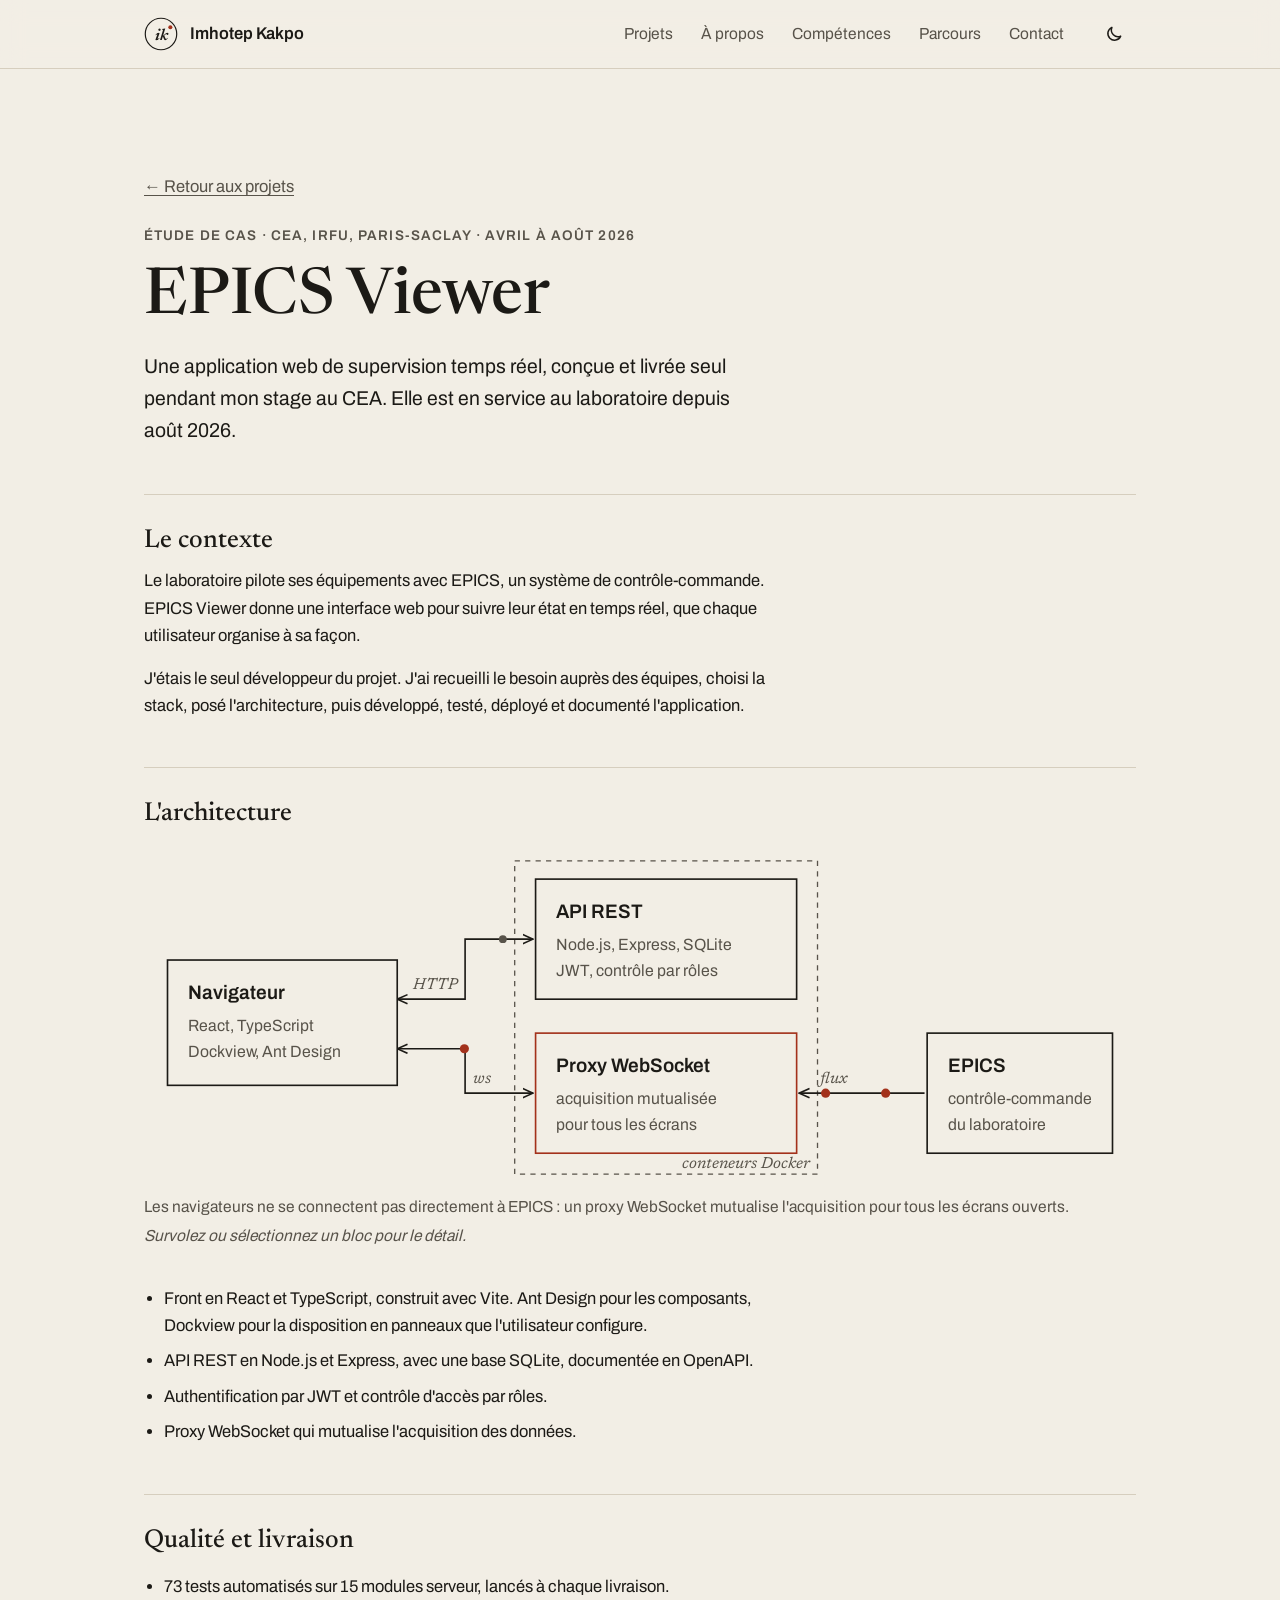
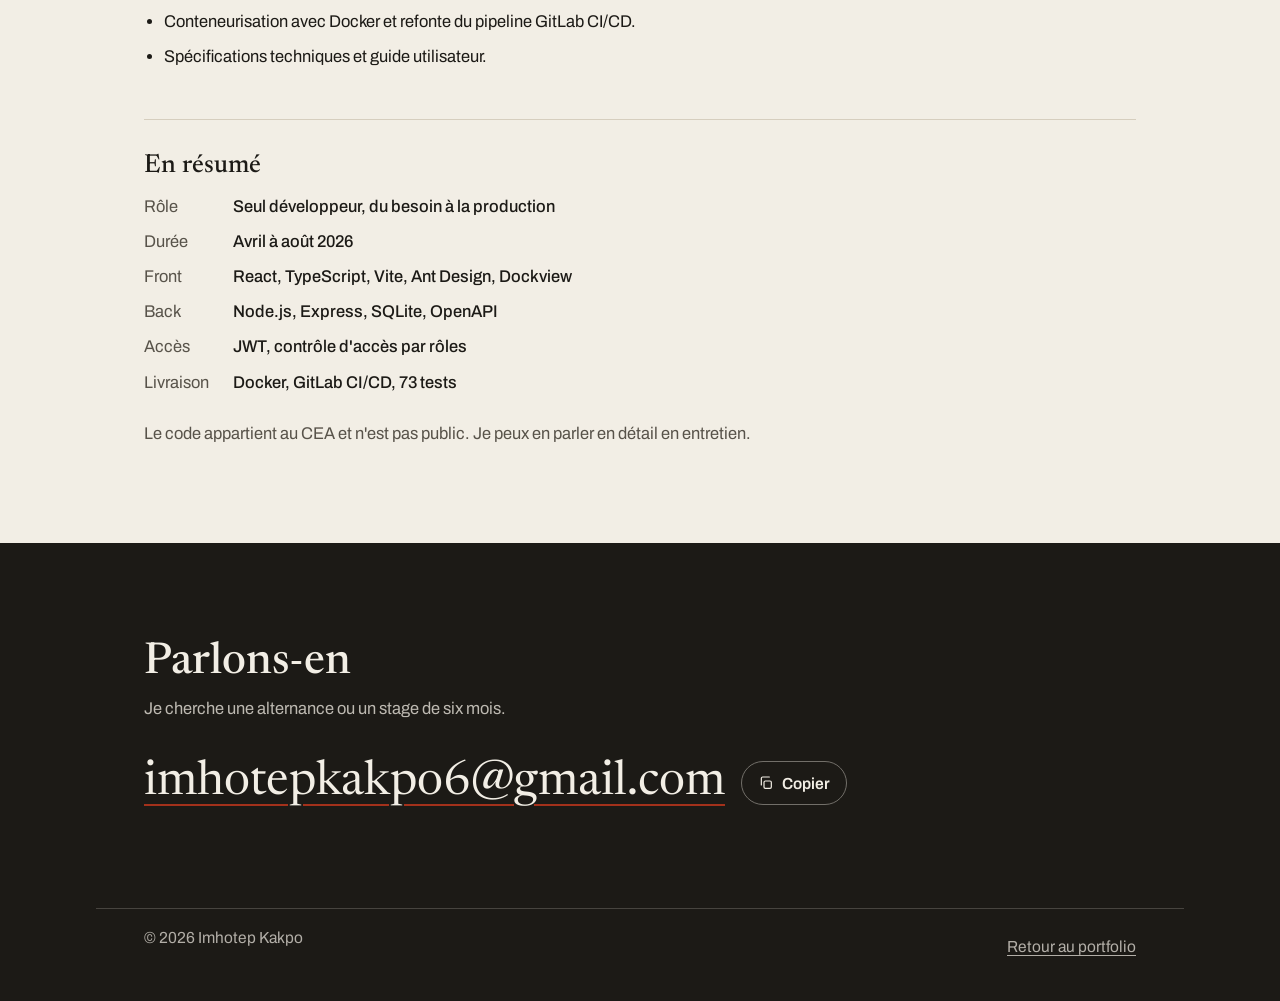
==== commit 21701c4b: "Portfolio interactif : en-tête collant, thème, filtres et diagramme - Corrige le projet phare qui re" ====
--- a/epics-viewer.html
+++ b/epics-viewer.html
@@ -9,18 +9,20 @@
 <meta name="color-scheme" content="light dark">
 <meta name="theme-color" content="#F2EEE5" media="(prefers-color-scheme: light)">
 <meta name="theme-color" content="#181613" media="(prefers-color-scheme: dark)">
-<meta property="og:title" content="Imhotep Kakpo, développeur full stack">
-<meta property="og:description" content="Portfolio : projets React, Node.js, Docker et CI/CD. Alternance ou stage de 6 mois dès janvier 2027.">
-<meta property="og:type" content="profile">
+<meta property="og:title" content="EPICS Viewer, étude de cas | Imhotep Kakpo">
+<meta property="og:description" content="Supervision temps réel conçue et livrée seul au CEA Paris-Saclay : React, Node.js, proxy WebSocket, Docker, GitLab CI/CD.">
+<meta property="og:type" content="article">
 <meta property="og:locale" content="fr_FR">
-<meta property="og:url" content="https://agbadogbe.github.io/">
+<meta property="og:url" content="https://agbadogbe.github.io/epics-viewer.html">
 <link rel="icon" href="favicon.svg" type="image/svg+xml">
 <link rel="preload" href="fonts/archivo-wdth.woff2" as="font" type="font/woff2" crossorigin>
 <link rel="preload" href="fonts/newsreader-opsz.woff2" as="font" type="font/woff2" crossorigin>
 <link rel="stylesheet" href="style.css">
+<script>document.documentElement.classList.add('js');try{var t=localStorage.getItem('theme');if(t==='light'||t==='dark')document.documentElement.dataset.theme=t}catch(e){}</script>
+<script src="main.js" defer></script>
 </head>
 <body>
-<a class="skip" href="index.html#contenu">Aller au contenu</a>
+<a class="skip" href="#contenu">Aller au contenu</a>
 
 <header class="site-head">
   <div class="wrap">
@@ -29,7 +31,7 @@
       Imhotep Kakpo
     </a>
     <nav aria-label="Sections du portfolio">
-      <ul class="menu">
+      <ul class="menu" id="menu">
         <li><a href="index.html#projets">Projets</a></li>
         <li><a href="index.html#a-propos">À propos</a></li>
         <li><a href="index.html#competences">Compétences</a></li>
@@ -37,7 +39,17 @@
         <li><a href="index.html#contact">Contact</a></li>
       </ul>
     </nav>
+    <div class="head-tools">
+      <button class="icon-btn" type="button" data-theme-toggle aria-label="Changer de thème">
+        <svg class="i-moon" viewBox="0 0 24 24" fill="none" stroke="currentColor" stroke-width="1.8" stroke-linecap="round" stroke-linejoin="round" aria-hidden="true"><path d="M20 14.5A8 8 0 0 1 9.5 4a8 8 0 1 0 10.5 10.5Z"/></svg>
+        <svg class="i-sun" viewBox="0 0 24 24" fill="none" stroke="currentColor" stroke-width="1.8" stroke-linecap="round" aria-hidden="true"><circle cx="12" cy="12" r="4"/><path d="M12 2v2M12 20v2M4.9 4.9l1.4 1.4M17.7 17.7l1.4 1.4M2 12h2M20 12h2M4.9 19.1l1.4-1.4M17.7 6.3l1.4-1.4"/></svg>
+      </button>
+      <button class="icon-btn menu-toggle" type="button" aria-expanded="false" aria-controls="menu" aria-label="Ouvrir le menu">
+        <svg viewBox="0 0 24 24" fill="none" stroke="currentColor" stroke-width="1.8" stroke-linecap="round" aria-hidden="true"><path class="l1" d="M4 7h16"/><path class="l2" d="M4 12h16"/><path class="l3" d="M4 17h16"/></svg>
+      </button>
+    </div>
   </div>
+  <div class="progress" aria-hidden="true"><span></span></div>
 </header>
 
 <main id="contenu">
@@ -58,65 +70,93 @@
 
       <section class="block" aria-labelledby="c2">
         <h2 id="c2">L'architecture</h2>
-        <figure style="margin:var(--s5) 0">
-          <svg class="diag wide" viewBox="0 0 760 252" role="img" aria-labelledby="dg-t dg-d">
+        <figure class="diagram" data-diagram style="margin:var(--s5) 0">
+          <svg class="diag wide" viewBox="0 0 760 252" role="group" aria-labelledby="dg-t dg-d">
             <title id="dg-t">Architecture d'EPICS Viewer</title>
             <desc id="dg-d">Le navigateur parle à l'API REST en HTTP et au proxy WebSocket. Le proxy est le seul à lire le système EPICS du laboratoire. API et proxy tournent dans des conteneurs Docker.</desc>
             <defs><marker id="ar" viewBox="0 0 10 10" refX="9" refY="5" markerWidth="7" markerHeight="7" orient="auto-start-reverse"><path d="M0 1 L9 5 L0 9" fill="none" stroke="currentColor" stroke-width="1.4"/></marker></defs>
             <rect class="dash" x="284" y="6" width="232" height="240"/>
             <text class="e" x="510" y="241" text-anchor="end">conteneurs Docker</text>
-            <rect class="box" x="18" y="82" width="176" height="96"/>
-            <text class="t" x="34" y="112">Navigateur</text>
-            <text class="s" x="34" y="136">React, TypeScript</text>
-            <text class="s" x="34" y="156">Dockview, Ant Design</text>
-            <rect class="box" x="300" y="20" width="200" height="92"/>
-            <text class="t" x="316" y="50">API REST</text>
-            <text class="s" x="316" y="74">Node.js, Express, SQLite</text>
-            <text class="s" x="316" y="94">JWT, contrôle par rôles</text>
-            <rect class="box hl" x="300" y="138" width="200" height="92"/>
-            <text class="t" x="316" y="168">Proxy WebSocket</text>
-            <text class="s" x="316" y="192">acquisition mutualisée</text>
-            <text class="s" x="316" y="212">pour tous les écrans</text>
-            <rect class="box" x="600" y="138" width="142" height="92"/>
-            <text class="t" x="616" y="168">EPICS</text>
-            <text class="s" x="616" y="192">contrôle-commande</text>
-            <text class="s" x="616" y="212">du laboratoire</text>
             <path class="ln" d="M194 112 H246 V66 H298" marker-end="url(#ar)" marker-start="url(#ar)"/>
             <text class="e" x="206" y="104">HTTP</text>
             <path class="ln" d="M194 150 H246 V184 H298" marker-end="url(#ar)" marker-start="url(#ar)"/>
             <text class="e" x="252" y="176">ws</text>
             <path class="ln" d="M598 184 H502" marker-end="url(#ar)"/>
             <text class="e" x="518" y="176">flux</text>
+            <g class="pkts" aria-hidden="true">
+              <circle class="pkt" r="3.5"><animateMotion dur="1.6s" repeatCount="indefinite" path="M596 184 H504"/></circle>
+              <circle class="pkt" r="3.5"><animateMotion dur="1.6s" begin="0.8s" repeatCount="indefinite" path="M596 184 H504"/></circle>
+              <circle class="pkt" r="3.5"><animateMotion dur="1.4s" begin="0.4s" repeatCount="indefinite" path="M296 184 H246 V150 H196"/></circle>
+              <circle class="pkt alt" r="3"><animateMotion dur="3s" repeatCount="indefinite" path="M196 112 H246 V66 H296 H246 V112 H196"/></circle>
+            </g>
+            <g class="node" data-node="nav" tabindex="0" role="img" aria-label="Navigateur : React, TypeScript, Dockview, Ant Design" data-title="Navigateur" data-info="Interface React et TypeScript en panneaux Dockview, que chaque utilisateur organise à sa façon.">
+              <rect class="box" x="18" y="82" width="176" height="96"/>
+              <text class="t" x="34" y="112">Navigateur</text>
+              <text class="s" x="34" y="136">React, TypeScript</text>
+              <text class="s" x="34" y="156">Dockview, Ant Design</text>
+            </g>
+            <g class="node" data-node="api" tabindex="0" role="img" aria-label="API REST : Node.js, Express, SQLite, JWT, rôles" data-title="API REST" data-info="Node.js et Express, base SQLite, documentée en OpenAPI. Authentification JWT et contrôle d'accès par rôles.">
+              <rect class="box" x="300" y="20" width="200" height="92"/>
+              <text class="t" x="316" y="50">API REST</text>
+              <text class="s" x="316" y="74">Node.js, Express, SQLite</text>
+              <text class="s" x="316" y="94">JWT, contrôle par rôles</text>
+            </g>
+            <g class="node" data-node="proxy" tabindex="0" role="img" aria-label="Proxy WebSocket : acquisition mutualisée" data-title="Proxy WebSocket" data-info="Il mutualise l'acquisition des données pour tous les écrans ouverts : les navigateurs ne parlent jamais directement à EPICS.">
+              <rect class="box hl" x="300" y="138" width="200" height="92"/>
+              <text class="t" x="316" y="168">Proxy WebSocket</text>
+              <text class="s" x="316" y="192">acquisition mutualisée</text>
+              <text class="s" x="316" y="212">pour tous les écrans</text>
+            </g>
+            <g class="node" data-node="epics" tabindex="0" role="img" aria-label="EPICS : contrôle-commande du laboratoire" data-title="EPICS" data-info="Le système de contrôle-commande du laboratoire. Seul le proxy le lit, en continu.">
+              <rect class="box" x="600" y="138" width="142" height="92"/>
+              <text class="t" x="616" y="168">EPICS</text>
+              <text class="s" x="616" y="192">contrôle-commande</text>
+              <text class="s" x="616" y="212">du laboratoire</text>
+            </g>
           </svg>
-          <svg class="diag tall" viewBox="0 0 360 470" role="img" aria-labelledby="dg-t2">
+          <svg class="diag tall" viewBox="0 0 360 440" role="group" aria-labelledby="dg-t2">
             <title id="dg-t2">Architecture d'EPICS Viewer : navigateur, API REST, proxy WebSocket, EPICS</title>
             <defs><marker id="ar2" viewBox="0 0 10 10" refX="9" refY="5" markerWidth="7" markerHeight="7" orient="auto-start-reverse"><path d="M0 1 L9 5 L0 9" fill="none" stroke="currentColor" stroke-width="1.4"/></marker></defs>
-            <rect class="box" x="90" y="8" width="180" height="88"/>
-            <text class="t" x="106" y="36">Navigateur</text>
-            <text class="s" x="106" y="58">React, TypeScript</text>
-            <text class="s" x="106" y="78">Dockview, Ant Design</text>
-            <rect class="dash" x="2" y="136" width="356" height="132"/>
-            <text class="e" x="352" y="262" text-anchor="end">conteneurs Docker</text>
-            <rect class="box" x="10" y="146" width="164" height="94"/>
-            <text class="t" x="22" y="174">API REST</text>
-            <text class="s" x="22" y="196">Node.js, Express</text>
-            <text class="s" x="22" y="216">SQLite, JWT, rôles</text>
-            <rect class="box hl" x="186" y="146" width="164" height="94"/>
-            <text class="t" x="198" y="174">Proxy WebSocket</text>
-            <text class="s" x="198" y="196">acquisition</text>
-            <text class="s" x="198" y="216">mutualisée</text>
-            <rect class="box" x="186" y="330" width="164" height="94"/>
-            <text class="t" x="198" y="358">EPICS</text>
-            <text class="s" x="198" y="380">contrôle-commande</text>
-            <text class="s" x="198" y="400">du laboratoire</text>
             <path class="ln" d="M140 98 V144" marker-end="url(#ar2)" marker-start="url(#ar2)"/>
             <text class="e" x="102" y="126">HTTP</text>
             <path class="ln" d="M220 98 V144" marker-end="url(#ar2)" marker-start="url(#ar2)"/>
             <text class="e" x="228" y="126">ws</text>
             <path class="ln" d="M268 328 V242" marker-end="url(#ar2)"/>
             <text class="e" x="276" y="292">flux</text>
+            <g class="pkts" aria-hidden="true">
+              <circle class="pkt" r="3.5"><animateMotion dur="1.6s" repeatCount="indefinite" path="M268 326 V244"/></circle>
+              <circle class="pkt" r="3.5"><animateMotion dur="1.6s" begin="0.8s" repeatCount="indefinite" path="M268 326 V244"/></circle>
+              <circle class="pkt" r="3.5"><animateMotion dur="1.2s" begin="0.4s" repeatCount="indefinite" path="M220 142 V100"/></circle>
+              <circle class="pkt alt" r="3"><animateMotion dur="2.8s" repeatCount="indefinite" path="M140 102 V140 V102"/></circle>
+            </g>
+            <g class="node" data-node="nav" tabindex="0" role="img" aria-label="Navigateur : React, TypeScript, Dockview, Ant Design" data-title="Navigateur" data-info="Interface React et TypeScript en panneaux Dockview, que chaque utilisateur organise à sa façon.">
+              <rect class="box" x="90" y="8" width="180" height="88"/>
+              <text class="t" x="106" y="36">Navigateur</text>
+              <text class="s" x="106" y="58">React, TypeScript</text>
+              <text class="s" x="106" y="78">Dockview, Ant Design</text>
+            </g>
+            <rect class="dash" x="2" y="136" width="356" height="132"/>
+            <text class="e" x="352" y="262" text-anchor="end">conteneurs Docker</text>
+            <g class="node" data-node="api" tabindex="0" role="img" aria-label="API REST : Node.js, Express, SQLite, JWT, rôles" data-title="API REST" data-info="Node.js et Express, base SQLite, documentée en OpenAPI. Authentification JWT et contrôle d'accès par rôles.">
+              <rect class="box" x="10" y="146" width="164" height="94"/>
+              <text class="t" x="22" y="174">API REST</text>
+              <text class="s" x="22" y="196">Node.js, Express</text>
+              <text class="s" x="22" y="216">SQLite, JWT, rôles</text>
+            </g>
+            <g class="node" data-node="proxy" tabindex="0" role="img" aria-label="Proxy WebSocket : acquisition mutualisée" data-title="Proxy WebSocket" data-info="Il mutualise l'acquisition des données pour tous les écrans ouverts : les navigateurs ne parlent jamais directement à EPICS.">
+              <rect class="box hl" x="186" y="146" width="164" height="94"/>
+              <text class="t" x="198" y="174">Proxy WebSocket</text>
+              <text class="s" x="198" y="196">acquisition</text>
+              <text class="s" x="198" y="216">mutualisée</text>
+            </g>
+            <g class="node" data-node="epics" tabindex="0" role="img" aria-label="EPICS : contrôle-commande du laboratoire" data-title="EPICS" data-info="Le système de contrôle-commande du laboratoire. Seul le proxy le lit, en continu.">
+              <rect class="box" x="186" y="330" width="164" height="94"/>
+              <text class="t" x="198" y="358">EPICS</text>
+              <text class="s" x="198" y="380">contrôle-commande</text>
+              <text class="s" x="198" y="400">du laboratoire</text>
+            </g>
           </svg>
-          <figcaption style="font-size:var(--t-sm);color:var(--soft);margin-top:var(--s3)">Les navigateurs ne se connectent pas directement à EPICS : un proxy WebSocket mutualise l'acquisition pour tous les écrans ouverts.</figcaption>
+          <figcaption data-diagram-info style="font-size:var(--t-sm);color:var(--soft);margin-top:var(--s3)">Les navigateurs ne se connectent pas directement à EPICS : un proxy WebSocket mutualise l'acquisition pour tous les écrans ouverts. <span class="hint">Survolez ou sélectionnez un bloc pour le détail.</span></figcaption>
         </figure>
         <ul>
           <li>Front en React et TypeScript, construit avec Vite. Ant Design pour les composants, Dockview pour la disposition en panneaux que l'utilisateur configure.</li>
@@ -153,7 +193,13 @@
   <section class="section contact" aria-labelledby="contact-titre" style="margin-top:var(--s7)">
     <div class="wrap">
       <div class="section-head"><div><h2 id="contact-titre">Parlons-en</h2><p>Je cherche une alternance ou un stage de six mois.</p></div></div>
-      <a class="mail" href="mailto:imhotepkakpo6@gmail.com?subject=Alternance%20ou%20stage">imhotepkakpo6@gmail.com</a>
+      <div class="mail-row">
+        <a class="mail" href="mailto:imhotepkakpo6@gmail.com?subject=Alternance%20ou%20stage">imhotepkakpo6@gmail.com</a>
+        <button type="button" class="copy" data-copy="imhotepkakpo6@gmail.com" aria-label="Copier l'adresse e-mail">
+          <svg viewBox="0 0 24 24" fill="none" stroke="currentColor" stroke-width="1.8" stroke-linecap="round" stroke-linejoin="round" aria-hidden="true"><rect x="9" y="9" width="11" height="11" rx="2"/><path d="M5 15V5a2 2 0 0 1 2-2h10"/></svg>
+          <span class="copy-label">Copier</span>
+        </button>
+      </div>
     </div>
   </section>
 </main>
--- a/style.css
+++ b/style.css
@@ -1,4 +1,5 @@
 /* Portfolio d'Imhotep Kakpo
+   Interactions dans main.js : thème, menu mobile, filtres et recherche, diagramme, compteurs.
    Structure « Portfolio Grid » et règles de qualité tirées de UI UX Pro Max :
    héros nom + métier, projets filtrables, à propos, contact ; contraste AA, cibles 44 px,
    rythme 4/8 px, échelle typographique, mesure de 65 à 75 caractères, clair et sombre. */
@@ -29,9 +30,11 @@
   --max:68rem;
   --gutter:clamp(var(--s4),5vw,var(--s7));
   --dur:150ms;
+  --ease:cubic-bezier(.2,.7,.2,1);
+  --head:68px;
 }
 @media (prefers-color-scheme: dark){
-  :root{
+  :root:not([data-theme="light"]){
     --bg:#181613;
     --surface:#211E1A;
     --ink:#ECE6DA;
@@ -40,33 +43,102 @@
     --accent:#E58A6E;
     --on-accent:#1B0D07;
     --accent-soft:#3A251D;
+    color-scheme:dark;
   }
 }
+:root[data-theme="dark"]{
+    --bg:#181613;
+    --surface:#211E1A;
+    --ink:#ECE6DA;
+    --soft:#ACA495;
+    --line:#3B362F;
+    --accent:#E58A6E;
+    --on-accent:#1B0D07;
+    --accent-soft:#3A251D;
+  color-scheme:dark;
+}
+:root[data-theme="light"]{color-scheme:light}
 
 *,*::before,*::after{box-sizing:border-box}
-html{-webkit-text-size-adjust:100%;scroll-behavior:smooth;touch-action:manipulation}
-@media (prefers-reduced-motion: reduce){html{scroll-behavior:auto}*{transition:none!important}}
+html{-webkit-text-size-adjust:100%;scroll-behavior:smooth;scroll-padding-top:calc(var(--head) + var(--s4));touch-action:manipulation}
+@media (prefers-reduced-motion: reduce){html{scroll-behavior:auto}*,*::before,*::after{transition:none!important;animation:none!important}}
 body{margin:0;background:var(--bg);color:var(--ink);font-family:var(--sans);font-stretch:96%;font-size:var(--t-md);line-height:1.6;-webkit-font-smoothing:antialiased}
 ::selection{background:var(--accent);color:var(--on-accent)}
 a{color:inherit;text-underline-offset:.2em;text-decoration-thickness:1px;transition:color var(--dur) ease-out}
 a:hover{color:var(--accent)}
 :focus-visible{outline:2px solid var(--accent);outline-offset:3px;border-radius:2px}
 img,svg{display:block;max-width:100%}
-.skip{position:absolute;left:-9999px}
+[hidden]{display:none!important}
+.sr-only{position:absolute;width:1px;height:1px;padding:0;margin:-1px;overflow:hidden;clip:rect(0 0 0 0);white-space:nowrap;border:0}
+.skip{position:absolute;left:-9999px;z-index:50}
 .skip:focus{left:var(--s3);top:var(--s3);z-index:10;background:var(--ink);color:var(--bg);padding:var(--s2) var(--s3)}
 .wrap{max-width:var(--max);margin:0 auto;padding:0 var(--gutter)}
 h1,h2,h3{font-family:var(--serif);font-weight:500;line-height:1.1;margin:0;text-wrap:balance}
 p{margin:0 0 var(--s4);text-wrap:pretty}
-section{scroll-margin-top:var(--s5)}
+section,[id]{scroll-margin-top:calc(var(--head) + var(--s4))}
 
 /* ---------- en-tête ---------- */
-.site-head{border-bottom:1px solid var(--line)}
-.site-head .wrap{display:flex;align-items:center;justify-content:space-between;gap:var(--s3) var(--s5);flex-wrap:wrap;padding-top:var(--s3);padding-bottom:var(--s3)}
-.brand{display:inline-flex;align-items:center;gap:var(--s3);min-height:44px;text-decoration:none;font-weight:600}
-.brand svg{width:34px;height:34px;flex:none}
+.site-head{position:sticky;top:0;z-index:30;border-bottom:1px solid var(--line);
+  background:color-mix(in srgb,var(--bg) 84%,transparent);-webkit-backdrop-filter:saturate(1.3) blur(12px);backdrop-filter:saturate(1.3) blur(12px);transition:box-shadow .25s}
+.site-head.scrolled{box-shadow:0 6px 24px -18px rgba(0,0,0,.45)}
+.site-head .wrap{display:flex;align-items:center;justify-content:space-between;gap:var(--s3) var(--s4);min-height:var(--head)}
+.brand{display:inline-flex;align-items:center;gap:var(--s3);min-height:44px;text-decoration:none;font-weight:600;white-space:nowrap}
+.brand svg{width:34px;height:34px;flex:none;transition:transform .5s var(--ease)}
+.brand:hover svg{transform:rotate(-12deg)}
+.site-head nav{margin-left:auto}
 .menu{display:flex;flex-wrap:wrap;align-items:center;gap:0 var(--s1);list-style:none;margin:0;padding:0}
-.menu a{display:inline-flex;align-items:center;min-height:44px;padding:0 var(--s3);text-decoration:none;color:var(--soft);font-size:var(--t-sm);border-radius:var(--r-sm)}
+.menu a{position:relative;display:inline-flex;align-items:center;min-height:44px;padding:0 var(--s3);text-decoration:none;color:var(--soft);font-size:var(--t-sm);border-radius:var(--r-sm)}
 .menu a:hover{color:var(--ink);background:var(--accent-soft)}
+.menu a::after{content:"";position:absolute;left:var(--s3);right:var(--s3);bottom:7px;height:2px;border-radius:2px;background:var(--accent);transform:scaleX(0);transform-origin:left;transition:transform .3s var(--ease)}
+.menu a[aria-current="true"]{color:var(--ink)}
+.menu a[aria-current="true"]::after{transform:scaleX(1)}
+.head-tools{display:flex;align-items:center;gap:var(--s1)}
+.icon-btn{display:inline-grid;place-items:center;width:44px;height:44px;border-radius:50%;border:1px solid transparent;background:transparent;color:var(--ink);cursor:pointer;transition:background-color var(--dur),border-color var(--dur)}
+.icon-btn:hover{background:var(--accent-soft);border-color:var(--line)}
+.icon-btn svg{width:20px;height:20px}
+.icon-btn .i-sun{display:none}
+:root[data-theme="dark"] .i-sun{display:block}
+:root[data-theme="dark"] .i-moon{display:none}
+@media (prefers-color-scheme: dark){
+  :root:not([data-theme="light"]) .i-sun{display:block}
+  :root:not([data-theme="light"]) .i-moon{display:none}
+}
+html:not(.js) [data-theme-toggle]{display:none}
+.menu-toggle{display:none}
+.menu-toggle path{transition:transform .25s var(--ease),opacity .2s;transform-origin:12px 12px}
+.open .menu-toggle .l1{transform:translateY(5px) rotate(45deg)}
+.open .menu-toggle .l2{opacity:0}
+.open .menu-toggle .l3{transform:translateY(-5px) rotate(-45deg)}
+.progress{position:absolute;left:0;right:0;bottom:-1px;height:2px;pointer-events:none}
+.progress span{display:block;height:100%;background:var(--accent);transform-origin:0 50%;transform:scaleX(var(--p,0))}
+@media (max-width:820px){
+  .js .menu-toggle{display:inline-grid}
+  .js .site-head nav{position:absolute;left:0;right:0;top:100%;background:var(--bg);border-bottom:1px solid var(--line);
+    padding:var(--s2) var(--gutter) var(--s4);box-shadow:0 18px 30px -24px rgba(0,0,0,.5);
+    opacity:0;visibility:hidden;transform:translateY(-6px);transition:opacity .2s,transform .25s var(--ease),visibility 0s .25s}
+  .js .site-head.open nav{opacity:1;visibility:visible;transform:none;transition:opacity .2s,transform .25s var(--ease)}
+  .js .menu{flex-direction:column;align-items:stretch}
+  .js .menu a{min-height:48px;font-size:var(--t-md);padding:0 var(--s3)}
+  .js .menu a::after{display:none}
+  .js .menu a[aria-current="true"]{background:var(--accent-soft)}
+  html:not(.js) .site-head .wrap{flex-wrap:wrap;padding-top:var(--s2);padding-bottom:var(--s2)}
+}
+
+/* bouton retour en haut, message éphémère */
+.to-top{position:fixed;right:var(--s4);bottom:var(--s4);z-index:25;display:grid;place-items:center;width:48px;height:48px;border-radius:50%;
+  border:1px solid var(--line);background:var(--surface);color:var(--ink);cursor:pointer;box-shadow:0 8px 24px -12px rgba(0,0,0,.5);
+  opacity:0;visibility:hidden;transform:translateY(10px);transition:opacity .25s,transform .25s var(--ease),visibility 0s .25s}
+.to-top.show{opacity:1;visibility:visible;transform:none;transition:opacity .25s,transform .25s var(--ease)}
+.to-top:hover{border-color:var(--accent);color:var(--accent)}
+.to-top svg{width:20px;height:20px}
+.toast{position:fixed;left:50%;bottom:var(--s5);z-index:40;margin:0;max-width:calc(100% - 2*var(--s4));padding:var(--s3) var(--s4);border-radius:var(--r-sm);
+  background:var(--ink);color:var(--bg);font-size:var(--t-sm);box-shadow:0 12px 30px -12px rgba(0,0,0,.5);
+  transform:translate(-50%,16px);opacity:0;pointer-events:none;transition:opacity .25s,transform .25s var(--ease)}
+.toast.show{opacity:1;transform:translate(-50%,0)}
+
+/* apparition au défilement */
+.js .reveal{opacity:0;transform:translateY(18px);transition:opacity .6s var(--ease),transform .6s var(--ease)}
+.js .reveal.in{opacity:1;transform:none}
 
 /* ---------- boutons ---------- */
 .btn{display:inline-flex;align-items:center;justify-content:center;gap:var(--s2);min-height:48px;padding:0 var(--s5);border-radius:var(--r-sm);
@@ -79,7 +151,18 @@
 .btn:active{transform:translateY(1px)}
 
 /* ---------- héros ---------- */
-.hero{padding:clamp(var(--s7),9vw,var(--s9)) 0 clamp(var(--s7),8vw,var(--s9))}
+.hero{position:relative;isolation:isolate;overflow:hidden;padding:clamp(var(--s7),9vw,var(--s9)) 0 clamp(var(--s7),8vw,var(--s9))}
+.hero::before{content:"";position:absolute;inset:0;z-index:-1;pointer-events:none;
+  background-image:radial-gradient(color-mix(in srgb,var(--ink) 22%,transparent) 1px,transparent 1.6px);background-size:22px 22px;
+  -webkit-mask-image:radial-gradient(420px circle at var(--mx,78%) var(--my,30%),#000,transparent 72%);mask-image:radial-gradient(420px circle at var(--mx,78%) var(--my,30%),#000,transparent 72%)}
+.hero h1{animation:rise .8s var(--ease) both}
+.hero .role{animation:rise .8s .08s var(--ease) both}
+.hero .pitch,.hero .actions{animation:rise .8s .16s var(--ease) both}
+.hero .stats,.id-card{animation:rise .8s .26s var(--ease) both}
+@keyframes rise{from{opacity:0;transform:translateY(14px)}to{opacity:1;transform:none}}
+.stats{display:flex;flex-wrap:wrap;gap:var(--s5) var(--s7);list-style:none;margin:var(--s7) 0 0;padding:var(--s5) 0 0;border-top:1px solid var(--line)}
+.stats strong{display:block;font-family:var(--serif);font-size:clamp(2.25rem,4vw,3rem);font-weight:500;line-height:1;font-variant-numeric:tabular-nums;color:var(--ink)}
+.stats span{display:block;max-width:14ch;margin-top:var(--s2);font-size:var(--t-xs);line-height:1.35;color:var(--soft)}
 .hero .wrap{display:grid;grid-template-columns:minmax(0,7fr) minmax(0,5fr);gap:var(--s7);align-items:center}
 .eyebrow{font-size:var(--t-xs);letter-spacing:.08em;text-transform:uppercase;color:var(--soft);margin:0 0 var(--s4);font-weight:600}
 .hero h1{font-size:var(--t-h1);line-height:.95;letter-spacing:-.02em;font-weight:500}
@@ -92,8 +175,10 @@
 .id-card div{padding:var(--s3) 0;border-top:1px solid var(--line)}
 .id-card dt{font-size:var(--t-xs);color:var(--soft)}
 .id-card dd{margin:0;font-weight:500}
-.status{display:inline-flex;align-items:center;gap:var(--s2)}
-.status::before{content:"";width:8px;height:8px;border-radius:50%;background:#2E8B57}
+.status{display:inline-flex;align-items:flex-start;gap:var(--s3)}
+.status::before{content:"";flex:none;width:9px;height:9px;margin-top:.5em;border-radius:50%;background:#2E8B57;animation:pulse 2.4s ease-out infinite}
+@keyframes pulse{0%{box-shadow:0 0 0 0 rgba(46,139,87,.55)}70%,100%{box-shadow:0 0 0 9px rgba(46,139,87,0)}}
+.id-card{box-shadow:0 30px 60px -45px rgba(0,0,0,.5)}
 @media (max-width:768px){.hero .wrap{grid-template-columns:1fr}}
 
 /* ---------- sections ---------- */
@@ -107,6 +192,21 @@
 .filters button{min-height:44px;padding:0 var(--s4);border-radius:999px;border:1px solid var(--line);background:transparent;color:var(--ink);font:inherit;font-size:var(--t-sm);cursor:pointer;transition:background-color var(--dur),border-color var(--dur)}
 .filters button:hover{border-color:var(--ink)}
 .filters button[aria-pressed="true"]{background:var(--ink);border-color:var(--ink);color:var(--bg)}
+.filters button{display:inline-flex;align-items:center;gap:var(--s2)}
+.filters .n{display:inline-grid;place-items:center;min-width:1.5em;height:1.5em;padding:0 .35em;border-radius:999px;font-size:.75rem;font-weight:600;font-variant-numeric:tabular-nums;background:var(--accent-soft);color:var(--ink)}
+.filters button[aria-pressed="true"] .n{background:var(--accent);color:var(--on-accent)}
+.toolbar{display:flex;flex-wrap:wrap;align-items:center;justify-content:space-between;gap:var(--s3) var(--s5);margin:calc(-1*var(--s3)) 0 var(--s3)}
+html:not(.js) .diagram .hint,html:not(.js) .toolbar,html:not(.js) .result-count{display:none}
+.search{position:relative;display:flex;align-items:center;flex:0 1 20rem;min-width:min(100%,15rem)}
+.search svg{position:absolute;left:var(--s3);width:18px;height:18px;color:var(--soft);pointer-events:none}
+.search input{width:100%;min-height:44px;padding:0 var(--s3) 0 40px;border:1px solid var(--line);border-radius:999px;background:var(--surface);color:var(--ink);font:inherit;font-size:var(--t-sm);transition:border-color var(--dur),box-shadow var(--dur)}
+.search input::placeholder{color:var(--soft);opacity:.85}
+.search input:hover{border-color:var(--soft)}
+.search input:focus{outline:none;border-color:var(--accent);box-shadow:0 0 0 3px color-mix(in srgb,var(--accent) 25%,transparent)}
+.result-count{font-size:var(--t-xs);color:var(--soft);margin:0 0 var(--s4);min-height:1.5em}
+.empty{text-align:center;padding:var(--s7) var(--s5);border:1px dashed var(--line);border-radius:var(--r-md);margin-top:var(--s5)}
+.empty p{color:var(--soft)}
+::view-transition-group(*){animation-duration:.35s;animation-timing-function:cubic-bezier(.2,.7,.2,1)}
 
 /* projet phare */
 .featured{display:grid;grid-template-columns:minmax(0,6fr) minmax(0,6fr);gap:var(--s6);background:var(--surface);border:1px solid var(--line);border-radius:var(--r-md);padding:clamp(var(--s5),4vw,var(--s7));margin-bottom:var(--s5)}
@@ -116,9 +216,21 @@
 .featured figure{margin:0;align-self:center}
 .featured figcaption{font-size:var(--t-xs);color:var(--soft);margin-top:var(--s3)}
 @media (max-width:900px){.featured{grid-template-columns:1fr}}
+.featured,.project{position:relative;isolation:isolate;transition:transform .3s var(--ease),border-color .3s,box-shadow .3s}
+.featured::before,.project::before{content:"";position:absolute;inset:0;z-index:-1;border-radius:inherit;pointer-events:none;opacity:0;transition:opacity .3s;
+  background:radial-gradient(360px circle at var(--mx,50%) var(--my,0%),color-mix(in srgb,var(--accent) 13%,transparent),transparent 70%)}
+.featured:hover::before,.project:hover::before{opacity:1}
+.project:hover{transform:translateY(-4px);border-color:color-mix(in srgb,var(--accent) 45%,var(--line));box-shadow:0 22px 40px -30px rgba(0,0,0,.55)}
+.featured:hover{border-color:color-mix(in srgb,var(--accent) 35%,var(--line))}
+.project h3{transition:color var(--dur)}
+.project:hover h3{color:var(--accent)}
+.card-links a svg{transition:transform .25s var(--ease)}
+.card-links a:hover svg{transform:translate(3px,-1px)}
 
 .tags{display:flex;flex-wrap:wrap;gap:var(--s2);list-style:none;margin:var(--s4) 0;padding:0}
-.tags li{font-size:var(--t-xs);padding:var(--s1) var(--s3);border:1px solid var(--line);border-radius:var(--r-sm);color:var(--soft)}
+.tags li{font-size:var(--t-xs);padding:var(--s1) var(--s3);border:1px solid var(--line);border-radius:var(--r-sm);color:var(--soft);transition:color var(--dur),border-color var(--dur),background-color var(--dur)}
+.js .project-item .tags li{cursor:pointer}
+.js .project-item .tags li:hover{color:var(--ink);border-color:var(--accent);background:var(--accent-soft)}
 .card-links{display:flex;flex-wrap:wrap;gap:0 var(--s5);margin-top:auto}
 .card-links a{display:inline-flex;align-items:center;gap:var(--s2);min-height:44px;font-weight:600;text-decoration:underline;text-decoration-color:var(--accent);text-decoration-thickness:2px}
 .card-links a svg{width:16px;height:16px}
@@ -147,6 +259,19 @@
 .diag .ln{fill:none;stroke:currentColor;stroke-width:1.25}
 .diag .dash{fill:none;stroke:var(--soft);stroke-width:1;stroke-dasharray:4 4}
 .diag.tall{display:none}
+.diagram figcaption{min-height:4.2em;transition:color var(--dur)}
+.diagram figcaption strong{color:var(--ink)}
+.diagram .hint{display:block;margin-top:var(--s1);font-style:italic}
+.js .node{cursor:pointer;outline:none}
+.node,.diag .ln,.diag .e{transition:opacity .25s}
+.node .box{transition:fill .25s,stroke .25s,stroke-width .25s}
+.diagram.focus .node:not(.on){opacity:.35}
+.diagram.focus .diag .ln,.diagram.focus .diag .e{opacity:.5}
+.node.on .box{fill:var(--accent-soft);stroke:var(--accent);stroke-width:2}
+.node:focus-visible .box{stroke:var(--accent);stroke-width:2.5}
+.pkt{fill:var(--accent)}
+.pkt.alt{fill:var(--soft)}
+@media (prefers-reduced-motion: reduce){.pkts{display:none}}
 @media (max-width:560px){.diag.wide{display:none}.diag.tall{display:block;max-width:360px}}
 
 /* à propos */
@@ -161,8 +286,14 @@
 .skills{display:grid;grid-template-columns:repeat(3,minmax(0,1fr));gap:var(--s6) var(--s6);margin:0}
 .skills dt{font-family:var(--serif);font-size:var(--t-lg);font-weight:600;margin-bottom:var(--s2);padding-bottom:var(--s2);border-bottom:1px solid var(--line)}
 .skills dd{margin:0;color:var(--soft)}
-.skills strong{color:var(--ink);font-weight:600}
-.legend{font-size:var(--t-sm);color:var(--soft)}
+.chips{display:flex;flex-wrap:wrap;gap:var(--s2);list-style:none;margin:var(--s3) 0 0;padding:0}
+.chip{display:inline-flex;align-items:center;gap:var(--s2);min-height:34px;padding:0 var(--s3);border:1px solid var(--line);border-radius:999px;font-size:var(--t-xs);color:var(--soft);transition:color var(--dur),border-color var(--dur),background-color var(--dur),transform var(--dur)}
+.chip.main{background:var(--ink);border-color:var(--ink);color:var(--bg);font-weight:600}
+.chip.linked{cursor:pointer}
+.chip.linked:hover{border-color:var(--accent);color:var(--ink);background:var(--accent-soft);transform:translateY(-1px)}
+.chip.main.linked:hover{background:var(--accent);border-color:var(--accent);color:var(--on-accent)}
+.chip .used{display:inline-grid;place-items:center;min-width:1.4em;height:1.4em;border-radius:999px;font-size:.7rem;font-weight:600;background:var(--accent-soft);color:var(--ink)}
+.chip.main .used{background:color-mix(in srgb,var(--bg) 22%,transparent);color:inherit}
 @media (max-width:900px){.skills{grid-template-columns:repeat(2,minmax(0,1fr))}}
 @media (max-width:560px){.skills{grid-template-columns:1fr}}
 
@@ -172,7 +303,12 @@
 .timeline{list-style:none;margin:0;padding:0;border-left:1px solid var(--line)}
 .timeline li{position:relative;padding:0 0 var(--s5) var(--s5)}
 .timeline li::before{content:"";position:absolute;left:-5px;top:.55em;width:9px;height:9px;border-radius:50%;background:var(--bg);border:2px solid var(--soft)}
-.timeline li.now::before{background:var(--accent);border-color:var(--accent)}
+.timeline li.now::before{background:var(--accent);border-color:var(--accent);animation:pulse-a 2.4s ease-out infinite}
+@keyframes pulse-a{0%{box-shadow:0 0 0 0 color-mix(in srgb,var(--accent) 55%,transparent)}70%,100%{box-shadow:0 0 0 8px transparent}}
+.timeline li::before{transition:transform .25s var(--ease),border-color .25s}
+.timeline li:hover::before{transform:scale(1.35);border-color:var(--accent)}
+.timeline li:hover h4{color:var(--accent)}
+.timeline h4{transition:color var(--dur)}
 .timeline time{font-size:var(--t-xs);color:var(--soft);font-variant-numeric:tabular-nums}
 .timeline h4{font-family:var(--serif);font-size:var(--t-lg);font-weight:600;margin:var(--s1) 0 0;line-height:1.3}
 .timeline .org{color:var(--soft);margin:0 0 var(--s1)}
@@ -185,11 +321,19 @@
 .contact .section-head p{color:color-mix(in srgb,var(--bg) 75%,var(--ink))}
 .contact .mail{display:inline-block;font-family:var(--serif);font-size:clamp(1.5rem,4.5vw,3rem);line-height:1.2;color:var(--bg);text-decoration-color:var(--accent);text-decoration-thickness:2px;overflow-wrap:anywhere}
 .contact .mail:hover{color:var(--accent)}
+.mail-row{display:flex;flex-wrap:wrap;align-items:center;gap:var(--s3) var(--s4)}
+.copy{display:inline-flex;align-items:center;gap:var(--s2);min-height:44px;padding:0 var(--s4);border-radius:999px;cursor:pointer;font:inherit;font-size:var(--t-sm);font-weight:600;
+  background:transparent;color:var(--bg);border:1px solid color-mix(in srgb,var(--bg) 40%,var(--ink));transition:background-color var(--dur),color var(--dur),border-color var(--dur)}
+.copy:hover{background:var(--bg);color:var(--ink);border-color:var(--bg)}
+.copy svg{width:16px;height:16px}
+html:not(.js) .copy{display:none}
+.contact :focus-visible{outline-color:var(--bg)}
 .channels{display:grid;grid-template-columns:repeat(3,minmax(0,1fr));gap:var(--s4);list-style:none;margin:var(--s6) 0;padding:0}
 .channels li{border-top:1px solid color-mix(in srgb,var(--bg) 30%,var(--ink));padding-top:var(--s3)}
 .channels span{display:block;font-size:var(--t-xs);color:color-mix(in srgb,var(--bg) 70%,var(--ink))}
 .channels a{display:inline-flex;align-items:center;min-height:44px;color:var(--bg);overflow-wrap:anywhere}
 .contact .btn-primary{background:var(--bg);border-color:var(--bg);color:var(--ink)}
+.contact .btn-primary:hover{background:var(--accent);border-color:var(--accent);color:var(--on-accent);filter:none}
 @media (max-width:768px){.channels{grid-template-columns:1fr}}
 .site-foot{background:var(--ink);color:color-mix(in srgb,var(--bg) 70%,var(--ink));font-size:var(--t-sm)}
 .site-foot .wrap{display:flex;justify-content:space-between;flex-wrap:wrap;gap:var(--s2) var(--s5);padding-top:var(--s4);padding-bottom:var(--s6);border-top:1px solid color-mix(in srgb,var(--bg) 20%,var(--ink))}
@@ -211,7 +355,9 @@
 @media (max-width:480px){.facts{grid-template-columns:1fr;gap:0}.facts dd{margin-bottom:var(--s3)}}
 
 @media print{
-  .site-head nav,.actions,.filters,.skip,.site-foot{display:none}
+  .site-head{position:static}
+  .site-head nav,.head-tools,.progress,.actions,.toolbar,.result-count,.to-top,.toast,.skip,.site-foot,.copy,.pkts{display:none!important}
+  .reveal{opacity:1!important;transform:none!important}
   .contact,.site-foot{background:none;color:#000}
   .contact h2,.contact .mail,.channels a{color:#000}
   .section{padding:16pt 0}
